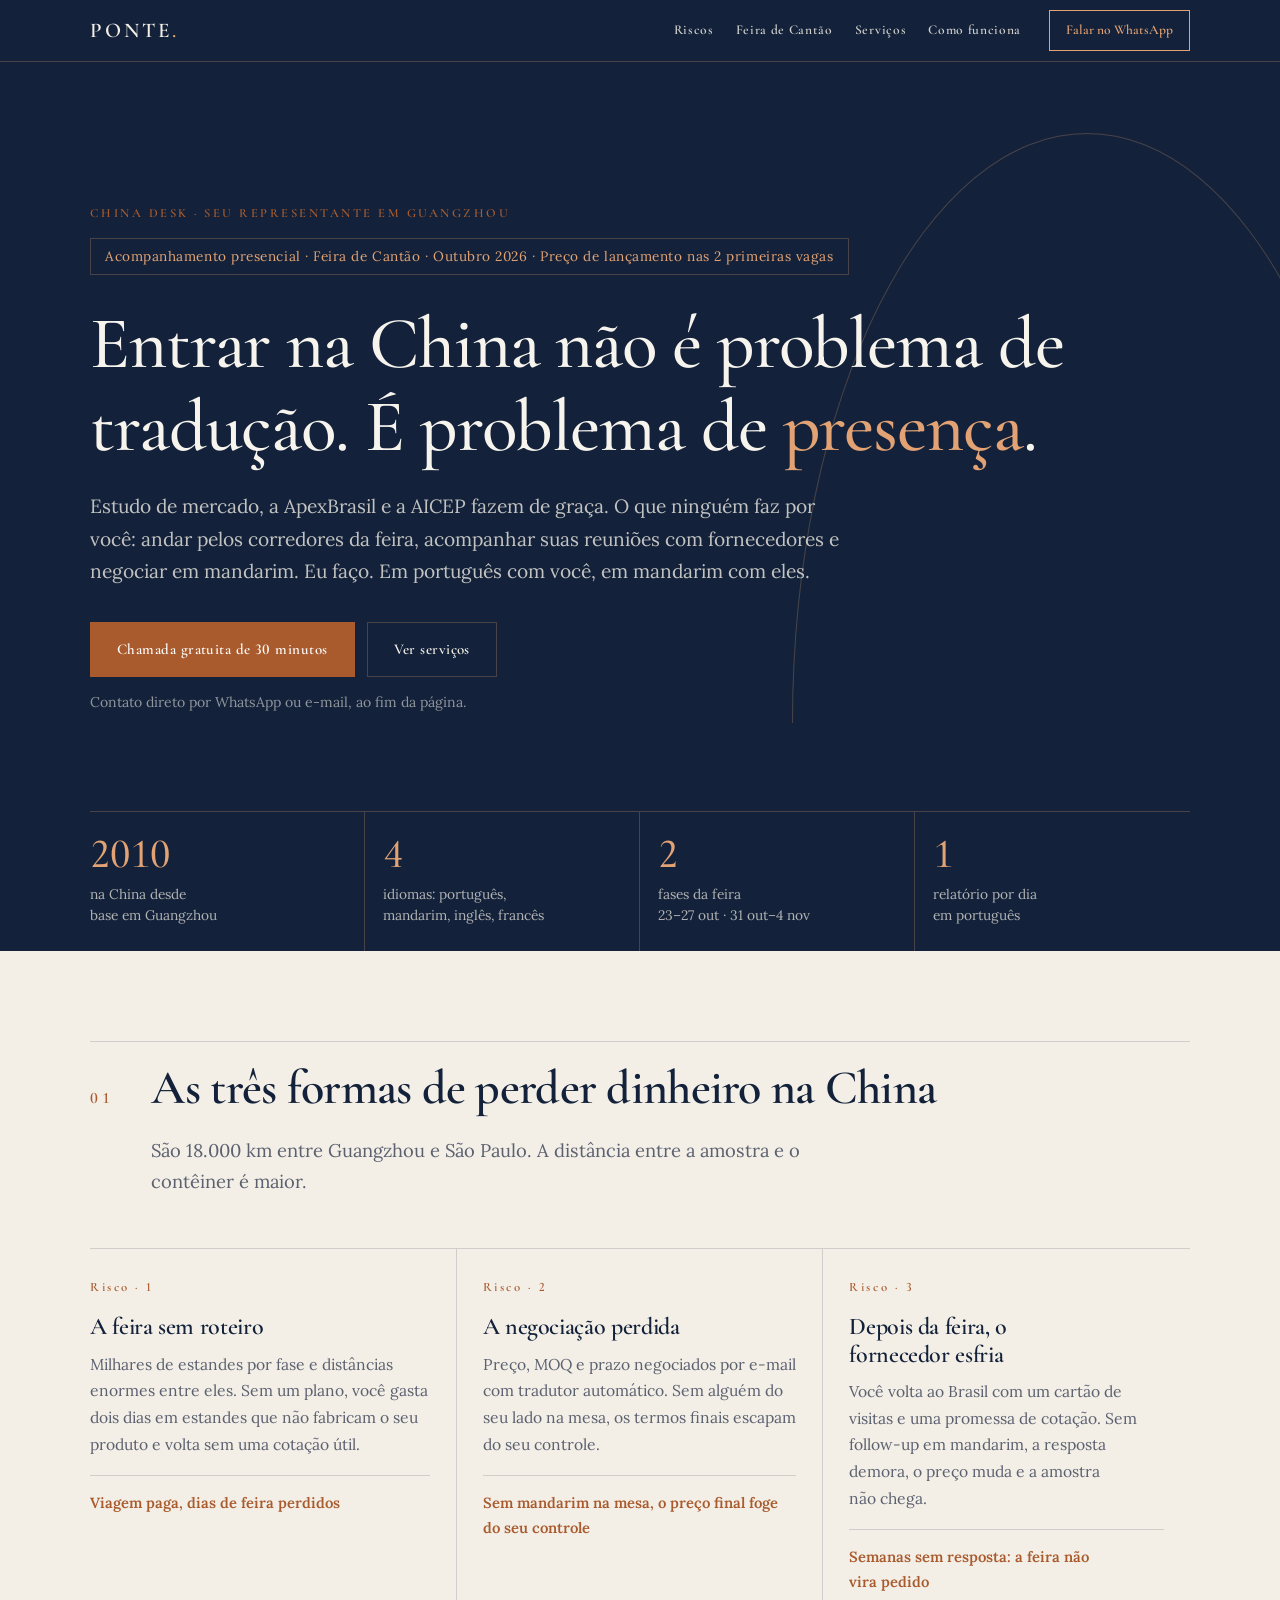
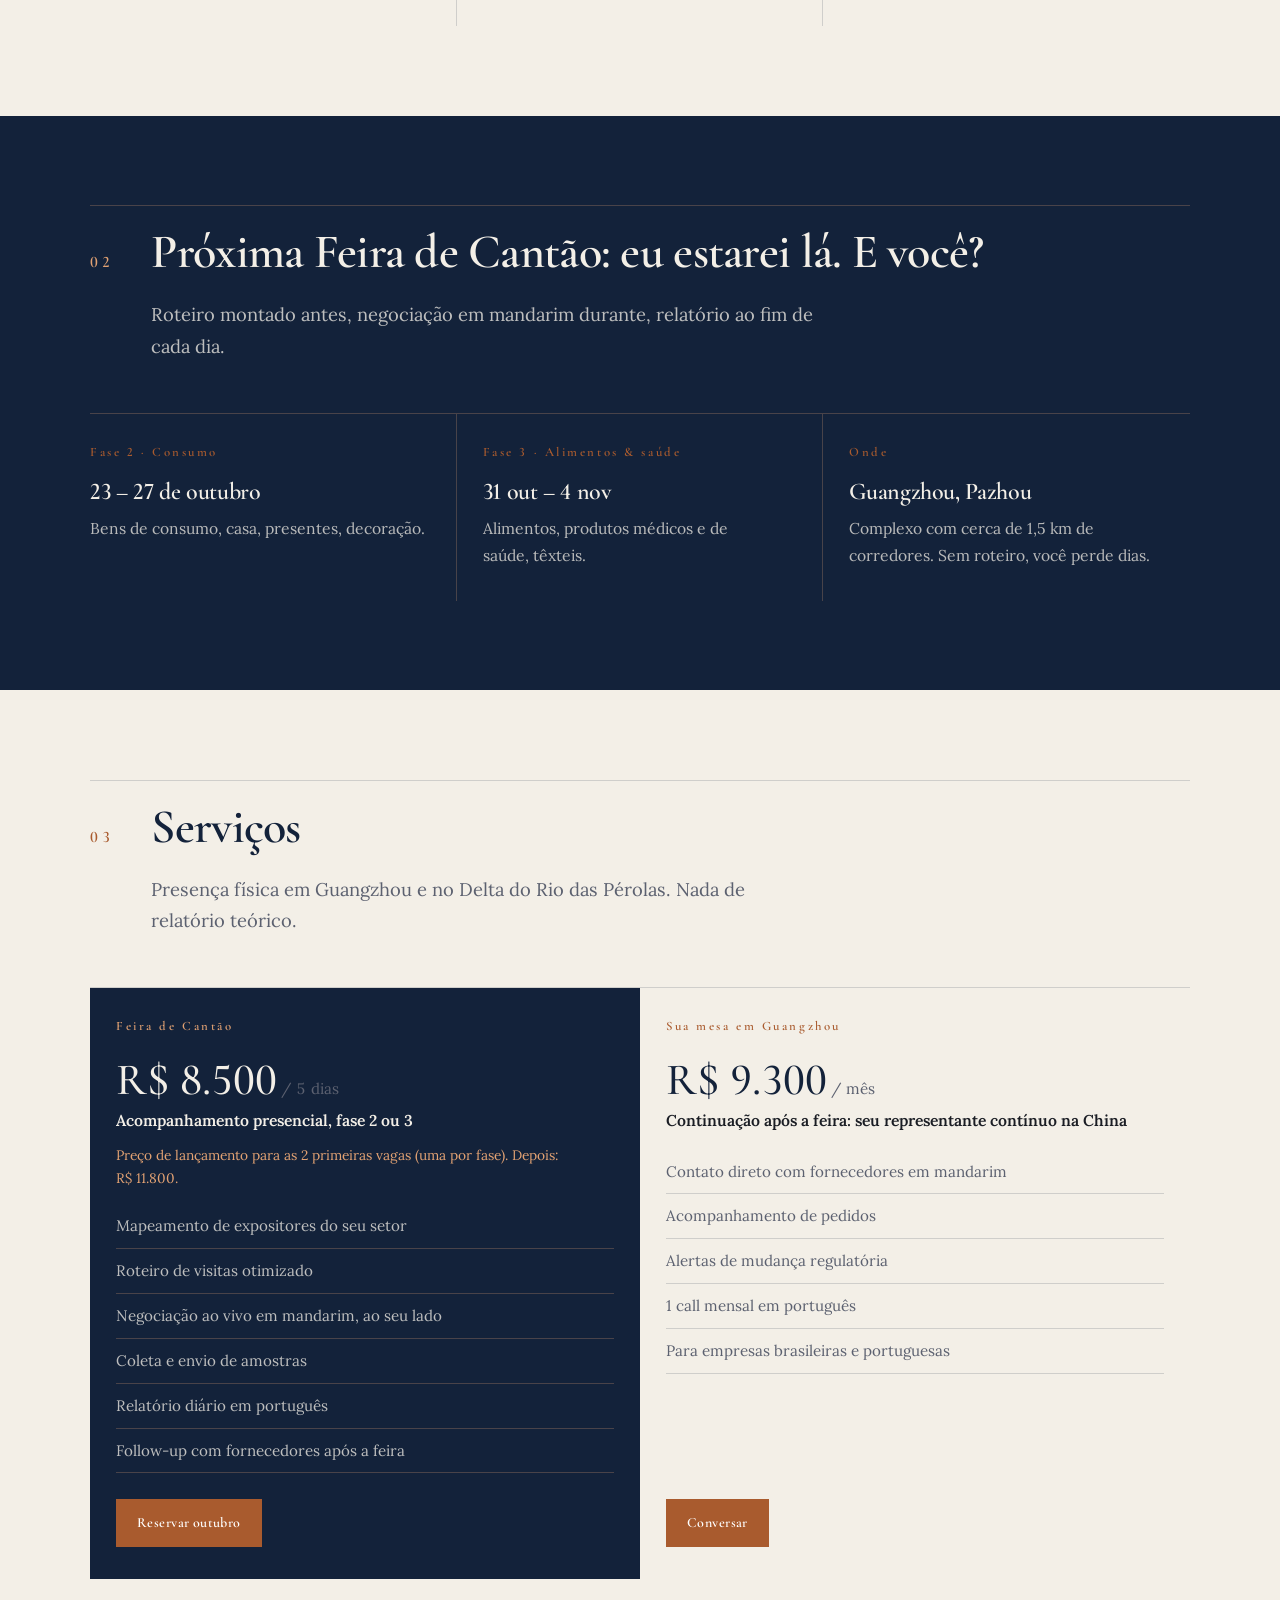
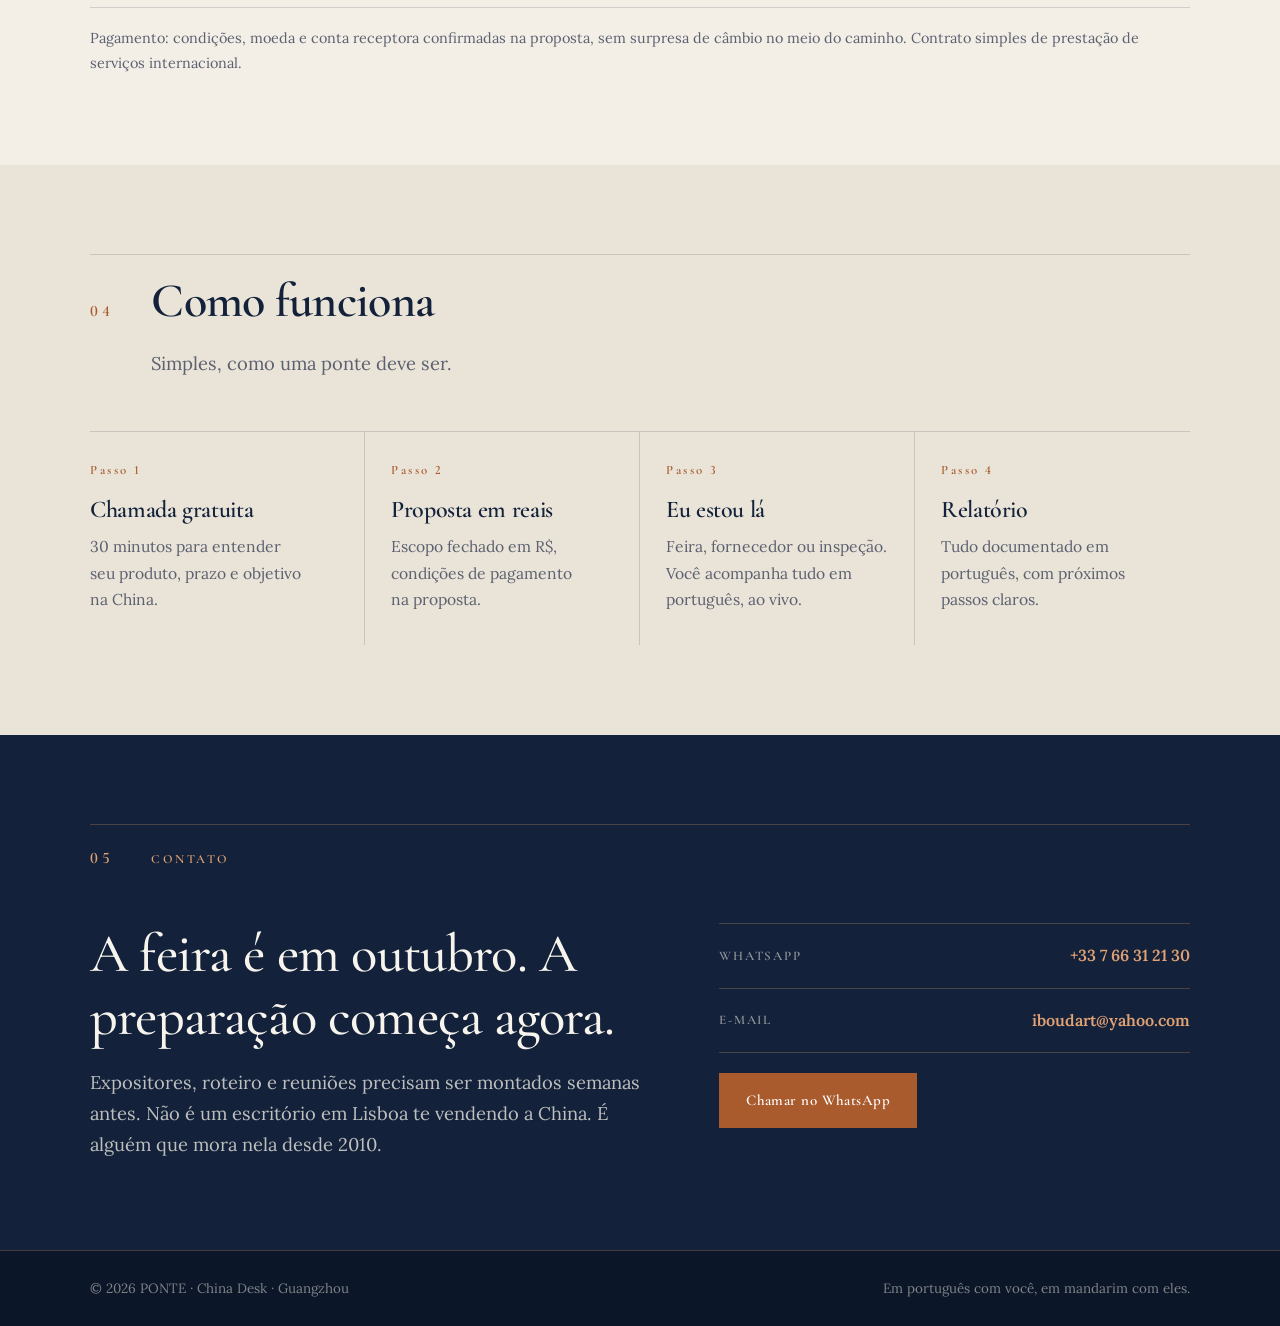
==== china-desk.html @ 7fa58e1a "Apply approved pricing: founding price, retainer 6,800, project from 15,000, China Desk launch price" ====
<!DOCTYPE html>
<html lang="pt-BR">
<head>
<meta charset="UTF-8">
<meta name="robots" content="noindex, nofollow">
<meta name="viewport" content="width=device-width, initial-scale=1.0">
<title>PONTE China Desk · Seu representante em Guangzhou</title>
<meta name="description" content="Estudo de mercado o governo faz de graça. Ninguém anda pelos corredores da Feira de Cantão por você nem negocia em mandarim. Eu faço: em português com você, em mandarim com eles.">
<link rel="stylesheet" href="ponte.css">
<script>document.documentElement.classList.add('js')</script>
</head>
<body>

<nav>
  <a class="brand" href="#top">PONTE<b>.</b></a>
  <div class="nav-links">
    <a href="#riscos">Riscos</a>
    <a href="#feira">Feira de Cantão</a>
    <a href="#servicos">Serviços</a>
    <a href="#como">Como funciona</a>
  </div>
  <a class="nav-cta" href="#contato">Falar no WhatsApp</a>
</nav>

<header class="hero" id="top">
  <div class="container">
    <span class="eyebrow">China Desk · Seu representante em Guangzhou</span>
    <span class="tag">Acompanhamento presencial · Feira de Cantão · Outubro 2026 · Preço de lançamento nas 2 primeiras vagas</span>
    <h1>Entrar na China não é problema de tradução. É problema de <em>presença</em>.</h1>
    <p class="hero-sub">Estudo de mercado, a ApexBrasil e a AICEP fazem de graça. O que ninguém faz por você: andar pelos corredores da feira, acompanhar suas reuniões com fornecedores e negociar em mandarim. Eu faço. Em português com você, em mandarim com eles.</p>
    <div class="hero-actions">
      <a class="btn" href="#contato">Chamada gratuita de 30 minutos</a>
      <a class="btn ghost" href="#servicos">Ver serviços</a>
    </div>
    <p class="hero-note">Contato direto por WhatsApp ou e-mail, ao fim da página.</p>

    <div class="ledger">
      <div><b>2010</b><span>na China desde<br>base em Guangzhou</span></div>
      <div><b>4</b><span>idiomas: português,<br>mandarim, inglês, francês</span></div>
      <div><b>2</b><span>fases da feira<br>23–27 out · 31 out–4 nov</span></div>
      <div><b>1</b><span>relatório por dia<br>em português</span></div>
    </div>
  </div>
</header>

<section class="section" id="riscos">
  <div class="container">
    <div class="sec-head reveal">
      <span class="sec-num">01</span>
      <div class="sh-body">
        <h2 class="sec-title">As três formas de perder dinheiro na China</h2>
        <p class="lede">São 18.000 km entre Guangzhou e São Paulo. A distância entre a amostra e o contêiner é maior.</p>
      </div>
    </div>
    <div class="grid3 reveal">
      <div class="cell">
        <span class="k">Risco · 1</span>
        <h3>A feira sem roteiro</h3>
        <p>Milhares de estandes por fase e distâncias enormes entre eles. Sem um plano, você gasta dois dias em estandes que não fabricam o seu produto e volta sem uma cotação útil.</p>
        <p class="cost">Viagem paga, dias de feira perdidos</p>
      </div>
      <div class="cell">
        <span class="k">Risco · 2</span>
        <h3>A negociação perdida</h3>
        <p>Preço, MOQ e prazo negociados por e-mail com tradutor automático. Sem alguém do seu lado na mesa, os termos finais escapam do seu controle.</p>
        <p class="cost">Sem mandarim na mesa, o preço final foge do seu controle</p>
      </div>
      <div class="cell">
        <span class="k">Risco · 3</span>
        <h3>Depois da feira, o fornecedor esfria</h3>
        <p>Você volta ao Brasil com um cartão de visitas e uma promessa de cotação. Sem follow-up em mandarim, a resposta demora, o preço muda e a amostra não chega.</p>
        <p class="cost">Semanas sem resposta: a feira não vira pedido</p>
      </div>
    </div>
  </div>
</section>

<section class="section on-dark" id="feira">
  <div class="container">
    <div class="sec-head reveal">
      <span class="sec-num">02</span>
      <div class="sh-body">
        <h2 class="sec-title">Próxima Feira de Cantão: eu estarei lá. E você?</h2>
        <p class="lede">Roteiro montado antes, negociação em mandarim durante, relatório ao fim de cada dia.</p>
      </div>
    </div>
    <div class="grid3 reveal">
      <div class="cell"><span class="k">Fase 2 · Consumo</span><h3>23 – 27 de outubro</h3><p>Bens de consumo, casa, presentes, decoração.</p></div>
      <div class="cell"><span class="k">Fase 3 · Alimentos &amp; saúde</span><h3>31 out – 4 nov</h3><p>Alimentos, produtos médicos e de saúde, têxteis.</p></div>
      <div class="cell"><span class="k">Onde</span><h3>Guangzhou, Pazhou</h3><p>Complexo com cerca de 1,5 km de corredores. Sem roteiro, você perde dias.</p></div>
    </div>
  </div>
</section>

<section class="section" id="servicos">
  <div class="container">
    <div class="sec-head reveal">
      <span class="sec-num">03</span>
      <div class="sh-body">
        <h2 class="sec-title">Serviços</h2>
        <p class="lede">Presença física em Guangzhou e no Delta do Rio das Pérolas. Nada de relatório teórico.</p>
      </div>
    </div>
    <div class="grid2 reveal">
      <div class="cell tier feature">
        <span class="k">Feira de Cantão</span>
        <div class="price">R$ 8.500<small>/ 5 dias</small></div>
        <p class="what">Acompanhamento presencial, fase 2 ou 3</p>
        <p class="launch">Preço de lançamento para as 2 primeiras vagas (uma por fase). Depois: R$ 11.800.</p>
        <ul>
          <li>Mapeamento de expositores do seu setor</li>
          <li>Roteiro de visitas otimizado</li>
          <li>Negociação ao vivo em mandarim, ao seu lado</li>
          <li>Coleta e envio de amostras</li>
          <li>Relatório diário em português</li>
          <li>Follow-up com fornecedores após a feira</li>
        </ul>
        <a class="btn" href="#contato">Reservar outubro</a>
      </div>
      <div class="cell tier">
        <span class="k">Sua mesa em Guangzhou</span>
        <div class="price">R$ 9.300<small>/ mês</small></div>
        <p class="what">Continuação após a feira: seu representante contínuo na China</p>
        <ul>
          <li>Contato direto com fornecedores em mandarim</li>
          <li>Acompanhamento de pedidos</li>
          <li>Alertas de mudança regulatória</li>
          <li>1 call mensal em português</li>
          <li>Para empresas brasileiras e portuguesas</li>
        </ul>
        <a class="btn" href="#contato">Conversar</a>
      </div>
    </div>
    <p class="paynote">Pagamento: condições, moeda e conta receptora confirmadas na proposta, sem surpresa de câmbio no meio do caminho. Contrato simples de prestação de serviços internacional.</p>
  </div>
</section>

<section class="section alt" id="como">
  <div class="container">
    <div class="sec-head reveal">
      <span class="sec-num">04</span>
      <div class="sh-body">
        <h2 class="sec-title">Como funciona</h2>
        <p class="lede">Simples, como uma ponte deve ser.</p>
      </div>
    </div>
    <div class="grid4 reveal">
      <div class="cell"><span class="k">Passo 1</span><h3>Chamada gratuita</h3><p>30 minutos para entender seu produto, prazo e objetivo na China.</p></div>
      <div class="cell"><span class="k">Passo 2</span><h3>Proposta em reais</h3><p>Escopo fechado em R$, condições de pagamento na proposta.</p></div>
      <div class="cell"><span class="k">Passo 3</span><h3>Eu estou lá</h3><p>Feira, fornecedor ou inspeção. Você acompanha tudo em português, ao vivo.</p></div>
      <div class="cell"><span class="k">Passo 4</span><h3>Relatório</h3><p>Tudo documentado em português, com próximos passos claros.</p></div>
    </div>
  </div>
</section>

<section class="section on-dark" id="contato">
  <div class="container">
    <div class="sec-head reveal">
      <span class="sec-num">05</span>
      <div class="sh-body"><span class="eyebrow" style="margin:0">Contato</span></div>
    </div>
    <div class="contact reveal">
      <div>
        <h2>A feira é em outubro. A preparação começa agora.</h2>
        <p class="lede">Expositores, roteiro e reuniões precisam ser montados semanas antes. Não é um escritório em Lisboa te vendendo a China. É alguém que mora nela desde 2010.</p>
      </div>
      <div>
        <div class="cards">
          <div class="row"><span>WhatsApp</span><b><a href="https://wa.me/33766312130" target="_blank" rel="noopener">+33 7 66 31 21 30</a></b></div>
          <div class="row"><span>E-mail</span><b><a href="mailto:iboudart@yahoo.com">iboudart@yahoo.com</a></b></div>
        </div>
        <a class="btn" href="https://wa.me/33766312130" target="_blank" rel="noopener" style="margin-top:20px;display:inline-block">Chamar no WhatsApp</a>
      </div>
    </div>
  </div>
</section>

<footer><div class="container"><span>© 2026 PONTE · China Desk · Guangzhou</span><span>Em português com você, em mandarim com eles.</span></div></footer>

<script>
(function(){
  var els=document.querySelectorAll('.reveal');
  if(!('IntersectionObserver' in window)){els.forEach(function(e){e.classList.add('in')});return}
  var io=new IntersectionObserver(function(es){es.forEach(function(e){if(e.isIntersecting){e.target.classList.add('in');io.unobserve(e.target)}})},{rootMargin:'0px 0px -8% 0px'});
  els.forEach(function(e){io.observe(e)});
})();
</script>
</body>
</html>
---- ponte.css ----
/* ============================================================
   PONTE — design system v2
   Same language as the Roots Football Academy site: modernist,
   flat surfaces, ruled lines, no rounded corners, flush-left,
   numbered sections, ONE accent colour.
   Own palette (navy + copper) so PONTE reads as a separate business.
   Fonts are self-hosted: Google Fonts is blocked in mainland China.
   Chinese falls back to system serifs (Songti / Source Han / SimSun).
   ============================================================ */

@font-face{font-family:'Cormorant Garamond';font-style:normal;font-weight:500;font-display:swap;src:url('fonts/cormorant-garamond-latin-500-normal.woff2') format('woff2')}
@font-face{font-family:'Cormorant Garamond';font-style:normal;font-weight:600;font-display:swap;src:url('fonts/cormorant-garamond-latin-600-normal.woff2') format('woff2')}
@font-face{font-family:'Cormorant Garamond';font-style:italic;font-weight:500;font-display:swap;src:url('fonts/cormorant-garamond-latin-500-italic.woff2') format('woff2')}
@font-face{font-family:'Lora';font-style:normal;font-weight:400;font-display:swap;src:url('fonts/lora-latin-400-normal.woff2') format('woff2')}
@font-face{font-family:'Lora';font-style:normal;font-weight:600;font-display:swap;src:url('fonts/lora-latin-600-normal.woff2') format('woff2')}

:root{
  --navy:#13223A; --navy2:#0B1628;
  --copper:#A95B2E;            /* accent on light ground */
  --copper-lt:#E2A273;         /* accent on navy */
  --paper:#F3EFE7; --paper2:#EAE4D8;
  --ink:#1A1D24; --grey:#5C6170; --white:#FFFFFF;
  --line:rgba(19,34,58,.16);
  --line-dark:rgba(226,162,115,.26);
  --serif-d:'Cormorant Garamond','Songti SC','STSong','Source Han Serif SC','Noto Serif SC','SimSun',Georgia,serif;
  --serif-b:'Lora','Songti SC','STSong','Source Han Serif SC','Noto Serif SC','SimSun',Georgia,serif;
  --pad:clamp(56px,7vw,104px);
  --gut:clamp(16px,5vw,40px);
}
*{margin:0;padding:0;box-sizing:border-box}
html{-webkit-text-size-adjust:100%}
body{font-variant-numeric:lining-nums;font-family:var(--serif-b);color:var(--ink);background:var(--paper);line-height:1.7;
  font-size:16px;overflow-x:hidden;text-wrap:pretty;-webkit-font-smoothing:antialiased}
:lang(zh) body,body:lang(zh){letter-spacing:.01em;line-height:1.85}
h1,h2,h3,h4{font-variant-numeric:lining-nums;font-family:var(--serif-d);font-weight:600;letter-spacing:-.015em;line-height:1.14}
a{color:inherit;text-decoration:none}
img{max-width:100%;display:block}
::selection{background:var(--copper-lt);color:var(--navy2)}
.container{max-width:1180px;margin:0 auto;padding:0 var(--gut)}
.section{padding:var(--pad) 0}
.on-dark{background:var(--navy);color:var(--paper)}
.alt{background:var(--paper2)}

/* ---------- type ---------- */
.eyebrow{display:block;font-family:var(--serif-d);font-weight:600;font-size:.78rem;letter-spacing:.2em;
  text-transform:uppercase;color:var(--copper);margin-bottom:14px}
.on-dark .eyebrow{color:var(--copper-lt)}
.sec-head{display:flex;gap:clamp(16px,3vw,44px);align-items:baseline;border-top:1px solid var(--line);
  padding-top:20px;margin-bottom:clamp(30px,4vw,52px)}
.on-dark .sec-head{border-color:var(--line-dark)}
.sec-num{font-family:var(--serif-d);font-size:1rem;font-weight:600;letter-spacing:.22em;color:var(--copper);
  font-variant-numeric:lining-nums tabular-nums;flex-shrink:0}
.on-dark .sec-num{color:var(--copper-lt)}
.sh-body{flex:1;min-width:0}
.sec-title{font-size:clamp(1.75rem,3.9vw,3rem);line-height:1.12;color:var(--navy);margin-bottom:.4em}
body:lang(zh) .sec-title{line-height:1.3;letter-spacing:0}
.on-dark .sec-title{color:var(--paper)}
.lede{font-size:clamp(1rem,1.5vw,1.15rem);color:var(--grey);max-width:62ch}
.on-dark .lede{color:rgba(243,239,231,.76)}

/* ---------- nav ---------- */
nav{position:sticky;top:0;z-index:100;height:62px;display:flex;align-items:center;gap:28px;
  padding:0 max(var(--gut),calc((100% - 1180px)/2 + var(--gut)));background:var(--navy);
  border-bottom:1px solid var(--line-dark);color:rgba(243,239,231,.86)}
.brand{font-family:var(--serif-d);font-weight:600;font-size:21px;letter-spacing:.14em;color:var(--paper)}
.brand b{color:var(--copper-lt);font-weight:600}
.nav-links{display:flex;gap:22px;margin-left:auto;font-family:var(--serif-d);font-weight:600;font-size:13.5px;
  letter-spacing:.05em;white-space:nowrap}
.nav-links a:hover{color:var(--copper-lt)}
.nav-cta{color:var(--copper-lt);border:1px solid var(--copper-lt);padding:8px 16px;font-family:var(--serif-d);
  font-weight:600;font-size:13.5px;white-space:nowrap;transition:background .18s}
.nav-cta:hover{background:rgba(226,162,115,.14)}
.nav-lang{font-family:var(--serif-d);font-weight:600;font-size:13.5px;letter-spacing:.08em;color:rgba(243,239,231,.8);border:1px solid var(--line-dark);padding:8px 12px}
.nav-lang:hover{color:var(--copper-lt)}
@media(max-width:820px){.nav-links{display:none}.nav-lang,.nav-links+.nav-cta{margin-left:auto}.nav-cta{padding:8px 12px}}

/* ---------- hero ---------- */
.hero{background:var(--navy);color:var(--paper);position:relative;overflow:hidden;
  padding:clamp(72px,11vw,150px) 0 0}
.hero::after{content:"";position:absolute;right:-8vw;top:8%;width:46vw;height:46vw;max-width:620px;max-height:620px;
  border:1px solid var(--line-dark);border-radius:50% 50% 0 0/100% 100% 0 0;border-bottom:none;pointer-events:none}
.hero .container{position:relative;z-index:1}
.hero .tag{display:inline-block;border:1px solid var(--line-dark);color:var(--copper-lt);font-size:.85rem;
  padding:6px 14px;margin-bottom:28px;letter-spacing:.04em}
.hero h1{font-weight:500;font-size:clamp(2.1rem,6.4vw,4.6rem);line-height:1.12;max-width:14em;color:#F7F4EE}
body:lang(zh) .hero h1{line-height:1.3;letter-spacing:.01em}
.hero h1 em{font-style:normal;color:var(--copper-lt)}
.hero-sub{margin-top:22px;max-width:40em;font-size:clamp(1rem,1.6vw,1.2rem);color:rgba(243,239,231,.78)}
.hero-actions{display:flex;gap:12px;flex-wrap:wrap;margin-top:34px}
.btn{display:inline-flex;align-items:center;justify-content:center;gap:8px;font-family:var(--serif-d);
  font-weight:600;font-size:15px;letter-spacing:.03em;padding:14px 26px;border:1px solid var(--copper);
  background:var(--copper);color:#fff;transition:background .18s,color .18s;cursor:pointer}
.btn:hover{background:transparent;color:var(--copper)}
.on-dark .btn:hover,.hero .btn:hover{color:var(--copper-lt)}
.btn.ghost{background:transparent;color:var(--paper);border-color:var(--line-dark)}
.btn.ghost:hover{border-color:var(--copper-lt);color:var(--copper-lt)}
.hero-note{margin-top:14px;font-size:.88rem;color:rgba(243,239,231,.56)}

/* ledger: the credentials strip under the hero, as on the Roots site */
.ledger{display:grid;grid-template-columns:repeat(4,1fr);margin-top:clamp(56px,8vw,96px);
  border-top:1px solid var(--line-dark)}
.ledger div{padding:22px 18px 26px 0;border-right:1px solid var(--line-dark)}
.ledger div+div{padding-left:18px}
.ledger div:last-child{border-right:none}
.ledger b{display:block;font-family:var(--serif-d);font-weight:500;font-size:clamp(1.8rem,3.4vw,2.6rem);
  line-height:1;color:var(--copper-lt);font-variant-numeric:lining-nums tabular-nums}
.ledger span{display:block;margin-top:8px;font-size:.86rem;color:rgba(243,239,231,.7);line-height:1.5}
@media(max-width:720px){.ledger{grid-template-columns:1fr 1fr}
  .ledger div:nth-child(2){border-right:none}
  .ledger div:nth-child(3){padding-left:0}
  .ledger div:nth-child(n+3){border-top:1px solid var(--line-dark)}}

/* ---------- ruled grids ---------- */
.grid3{display:grid;grid-template-columns:repeat(3,1fr);border-top:1px solid var(--line)}
.grid2{display:grid;grid-template-columns:repeat(2,1fr);border-top:1px solid var(--line)}
.grid4{display:grid;grid-template-columns:repeat(4,1fr);border-top:1px solid var(--line)}
.cell{padding:28px 26px 32px 0;border-right:1px solid var(--line)}
.cell+.cell{padding-left:26px}
.cell:last-child{border-right:none}
.on-dark .grid3,.on-dark .grid4{border-color:var(--line-dark)}
.on-dark .cell{border-color:var(--line-dark)}
.cell .k{font-family:var(--serif-d);font-weight:600;font-size:.8rem;letter-spacing:.2em;color:var(--copper);display:block;margin-bottom:14px}
.cell h3{font-size:1.5rem;color:var(--navy);margin-bottom:10px}
body:lang(zh) .cell h3{font-size:1.3rem;line-height:1.4}
.on-dark .cell h3{color:var(--paper)}
.cell p{color:var(--grey);font-size:.98rem}
.on-dark .cell p{color:rgba(243,239,231,.74)}
.cell .cost{margin-top:18px;padding-top:14px;border-top:1px solid var(--line);font-size:.92rem;color:var(--copper);font-weight:600}
@media(max-width:900px){.grid4{grid-template-columns:1fr 1fr}
  .grid4 .cell:nth-child(2){border-right:none}
  .grid4 .cell:nth-child(3){padding-left:0}
  .grid4 .cell:nth-child(n+3){border-top:1px solid var(--line)}}
@media(max-width:720px){.grid2,.grid3,.grid4{grid-template-columns:1fr}
  .cell,.cell+.cell,.grid4 .cell:nth-child(3){padding:24px 0 26px;border-right:none}
  .cell+.cell,.grid4 .cell:nth-child(n+2){border-top:1px solid var(--line)}
  .on-dark .cell+.cell{border-color:var(--line-dark)}}

/* ---------- founder ---------- */
.founder{display:grid;grid-template-columns:minmax(220px,340px) 1fr;gap:clamp(28px,5vw,72px);align-items:start}
.photo-slot{aspect-ratio:4/5;border:1px dashed var(--copper);display:flex;align-items:center;justify-content:center;
  text-align:center;padding:20px;color:var(--grey);font-size:.9rem;background:rgba(169,91,46,.05)}
.founder p{margin-bottom:1.1em;max-width:60ch}
.founder p.big{font-family:var(--serif-d);font-size:clamp(1.3rem,2.2vw,1.7rem);line-height:1.45;color:var(--navy)}
body:lang(zh) .founder p.big{font-family:var(--serif-b);font-size:clamp(1.1rem,1.8vw,1.35rem);line-height:1.8}
.facts{list-style:none;border-top:1px solid var(--line);margin-top:26px}
.facts li{padding:13px 0;border-bottom:1px solid var(--line);display:flex;gap:16px;font-size:.96rem}
.facts li::before{content:"";width:18px;height:1px;background:var(--copper);margin-top:.9em;flex-shrink:0}
@media(max-width:760px){.founder{grid-template-columns:1fr}.photo-slot{max-width:280px}}

/* ---------- pricing ---------- */
.tier{display:flex;flex-direction:column}
.tier .price{font-family:var(--serif-d);font-weight:500;font-size:clamp(2rem,3.6vw,2.8rem);line-height:1;color:var(--navy);
  font-variant-numeric:lining-nums tabular-nums;margin:6px 0 4px}
.tier .price small{font-size:.95rem;color:var(--grey);font-family:var(--serif-b);font-weight:400;margin-left:4px}
.tier .what{font-weight:600;color:var(--ink);margin-bottom:16px}
.tier ul{list-style:none;margin-bottom:26px;flex:1}
.tier li{padding:9px 0;border-bottom:1px solid var(--line);font-size:.95rem;color:var(--grey)}
.tier .launch{font-size:.86rem;color:var(--copper-lt);margin:-6px 0 14px}
.tier .btn{align-self:flex-start;padding:11px 20px;font-size:14px}
.tier.feature{background:var(--navy);color:var(--paper);padding-left:26px;padding-right:26px;border-right:none}
.tier.feature .price,.tier.feature .what{color:var(--paper)}
.tier.feature li{color:rgba(243,239,231,.76);border-color:var(--line-dark)}
.tier.feature .k{color:var(--copper-lt)}
@media(max-width:720px){.tier.feature{padding:26px 20px}}
.paynote{margin-top:28px;padding-top:18px;border-top:1px solid var(--line);font-size:.9rem;color:var(--grey)}

/* ---------- FAQ ---------- */
.faq{border-top:1px solid var(--line);max-width:860px}
.faq details{border-bottom:1px solid var(--line)}
.faq summary{list-style:none;cursor:pointer;padding:20px 40px 20px 0;position:relative;font-weight:600;color:var(--navy);font-size:1.05rem}
.faq summary::-webkit-details-marker{display:none}
.faq summary::after{content:"+";position:absolute;right:4px;top:14px;font-family:var(--serif-d);font-size:1.7rem;color:var(--copper);transition:transform .2s}
.faq details[open] summary::after{transform:rotate(45deg)}
.faq details p{padding:0 0 22px;color:var(--grey);max-width:66ch}

/* ---------- contact ---------- */
.contact{display:grid;grid-template-columns:1.2fr 1fr;gap:clamp(28px,5vw,72px);align-items:start}
.contact h2{font-weight:500;font-size:clamp(2rem,4.6vw,3.4rem);line-height:1.15;color:#F7F4EE}
body:lang(zh) .contact h2{line-height:1.35}
.contact .lede{margin-top:18px}
.cards{border-top:1px solid var(--line-dark)}
.cards .row{display:flex;justify-content:space-between;align-items:center;gap:16px;padding:18px 0;border-bottom:1px solid var(--line-dark)}
.cards .row span{font-size:.82rem;letter-spacing:.14em;text-transform:uppercase;color:rgba(243,239,231,.56);font-family:var(--serif-d);font-weight:600}
.cards .row b{font-weight:600;color:var(--copper-lt);word-break:break-all;text-align:right}
.qr-img{margin-top:24px;width:150px;height:150px;background:#fff;padding:6px;object-fit:contain}
.cards .row b a{color:var(--copper-lt)}
.qr-slot{margin-top:24px;width:150px;aspect-ratio:1;border:1px dashed var(--copper-lt);display:flex;align-items:center;
  justify-content:center;text-align:center;font-size:.82rem;color:rgba(243,239,231,.6);padding:12px}
.todo{outline:1px dashed var(--copper-lt);outline-offset:3px}
@media(max-width:820px){.contact{grid-template-columns:1fr}}

footer{background:var(--navy2);color:rgba(243,239,231,.5);font-size:.84rem;padding:26px 0;border-top:1px solid var(--line-dark)}
footer .container{display:flex;justify-content:space-between;gap:16px;flex-wrap:wrap}

/* ---------- motion ---------- */
.js .reveal{opacity:0;transform:translateY(14px);transition:opacity .7s ease,transform .7s ease}
.js .reveal.in{opacity:1;transform:none}
@media(prefers-reduced-motion:reduce){html{scroll-behavior:auto}.js .reveal{opacity:1;transform:none;transition:none}}
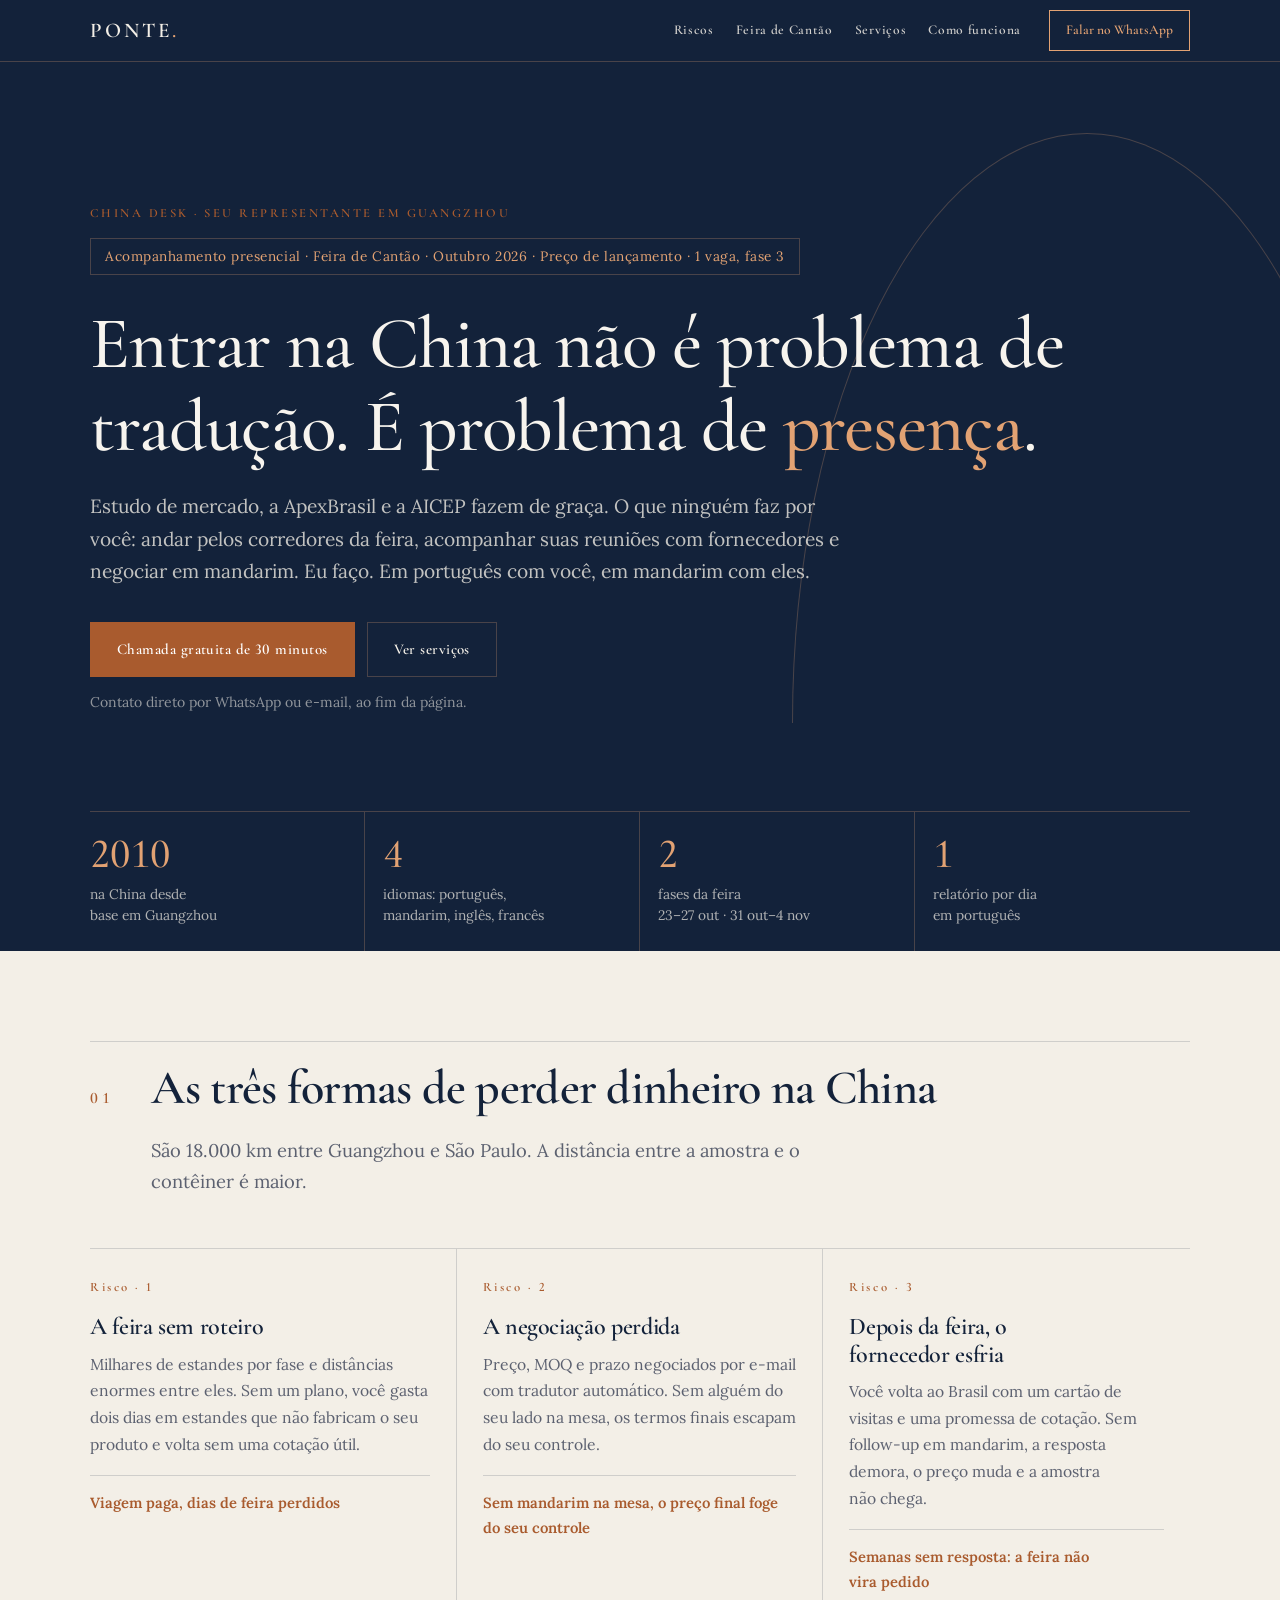
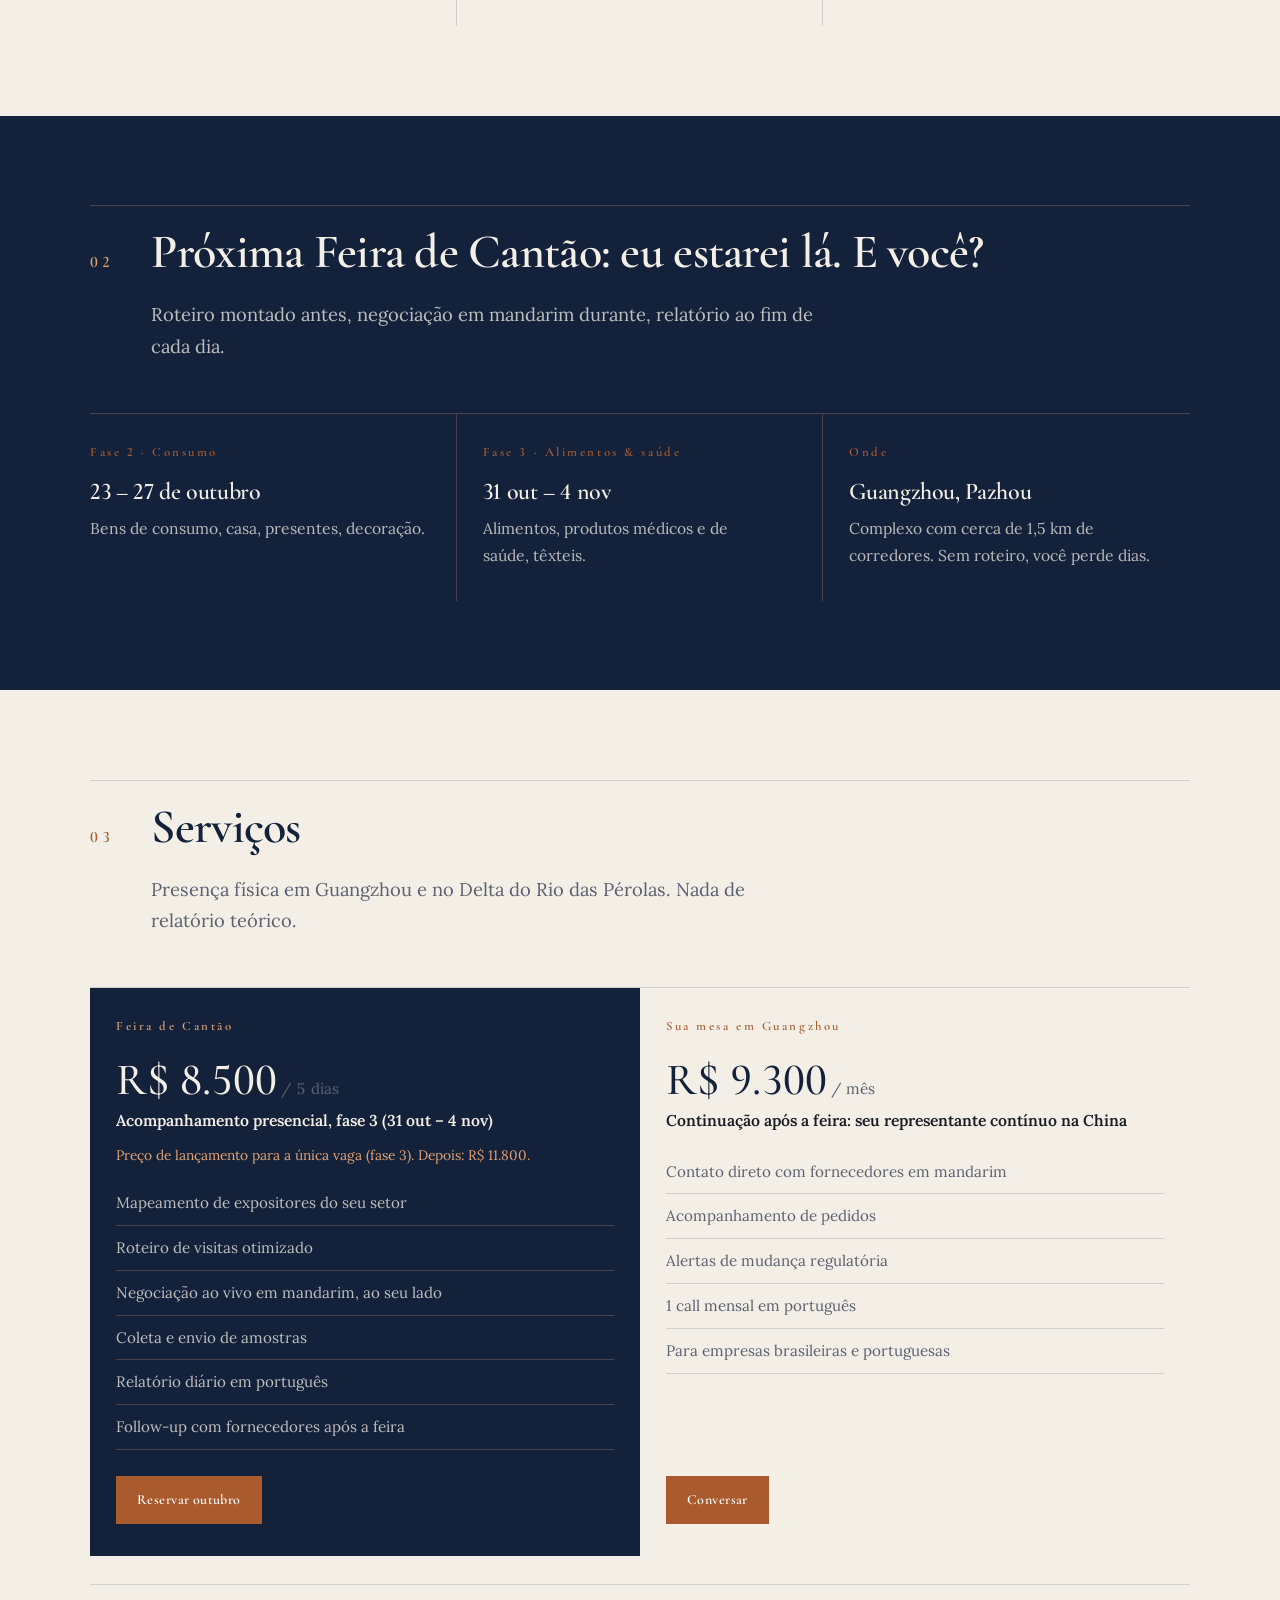
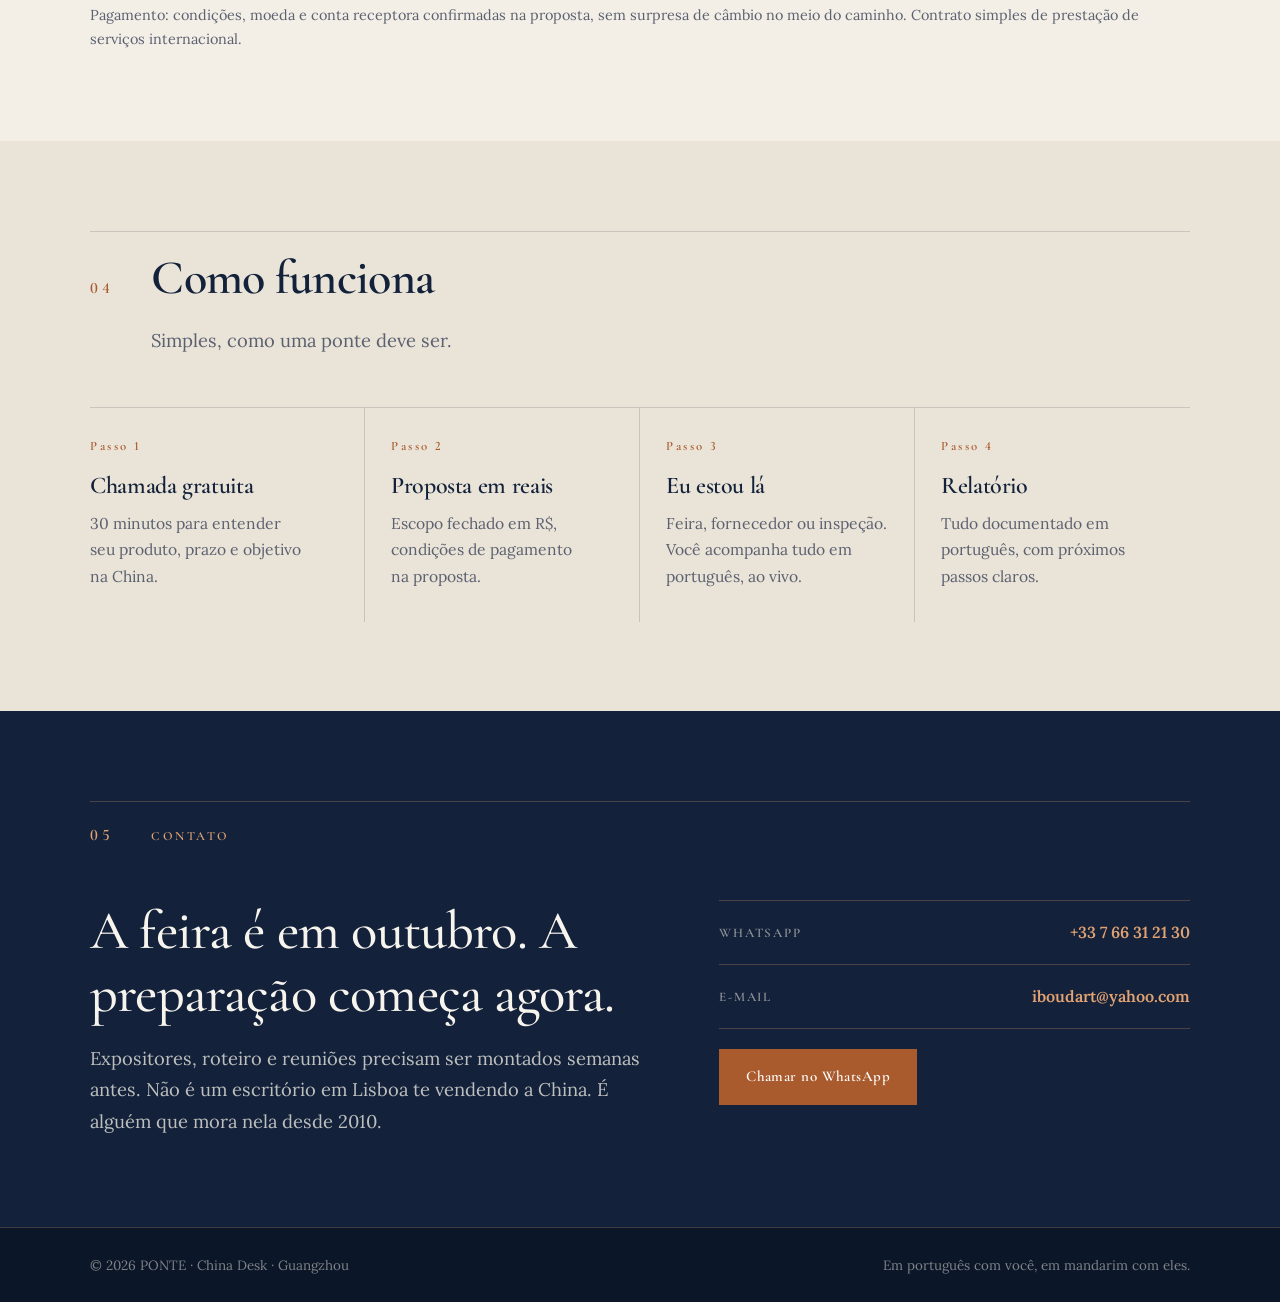
==== commit 066ea16e: "China Desk: one launch spot (phase 3) instead of two Co-Authored-By: Claude Sonnet 5.5 <noreply@anth" ====
--- a/china-desk.html
+++ b/china-desk.html
@@ -25,7 +25,7 @@
 <header class="hero" id="top">
   <div class="container">
     <span class="eyebrow">China Desk · Seu representante em Guangzhou</span>
-    <span class="tag">Acompanhamento presencial · Feira de Cantão · Outubro 2026 · Preço de lançamento nas 2 primeiras vagas</span>
+    <span class="tag">Acompanhamento presencial · Feira de Cantão · Outubro 2026 · Preço de lançamento · 1 vaga, fase 3</span>
     <h1>Entrar na China não é problema de tradução. É problema de <em>presença</em>.</h1>
     <p class="hero-sub">Estudo de mercado, a ApexBrasil e a AICEP fazem de graça. O que ninguém faz por você: andar pelos corredores da feira, acompanhar suas reuniões com fornecedores e negociar em mandarim. Eu faço. Em português com você, em mandarim com eles.</p>
     <div class="hero-actions">
@@ -105,8 +105,8 @@
       <div class="cell tier feature">
         <span class="k">Feira de Cantão</span>
         <div class="price">R$ 8.500<small>/ 5 dias</small></div>
-        <p class="what">Acompanhamento presencial, fase 2 ou 3</p>
-        <p class="launch">Preço de lançamento para as 2 primeiras vagas (uma por fase). Depois: R$ 11.800.</p>
+        <p class="what">Acompanhamento presencial, fase 3 (31 out – 4 nov)</p>
+        <p class="launch">Preço de lançamento para a única vaga (fase 3). Depois: R$ 11.800.</p>
         <ul>
           <li>Mapeamento de expositores do seu setor</li>
           <li>Roteiro de visitas otimizado</li>
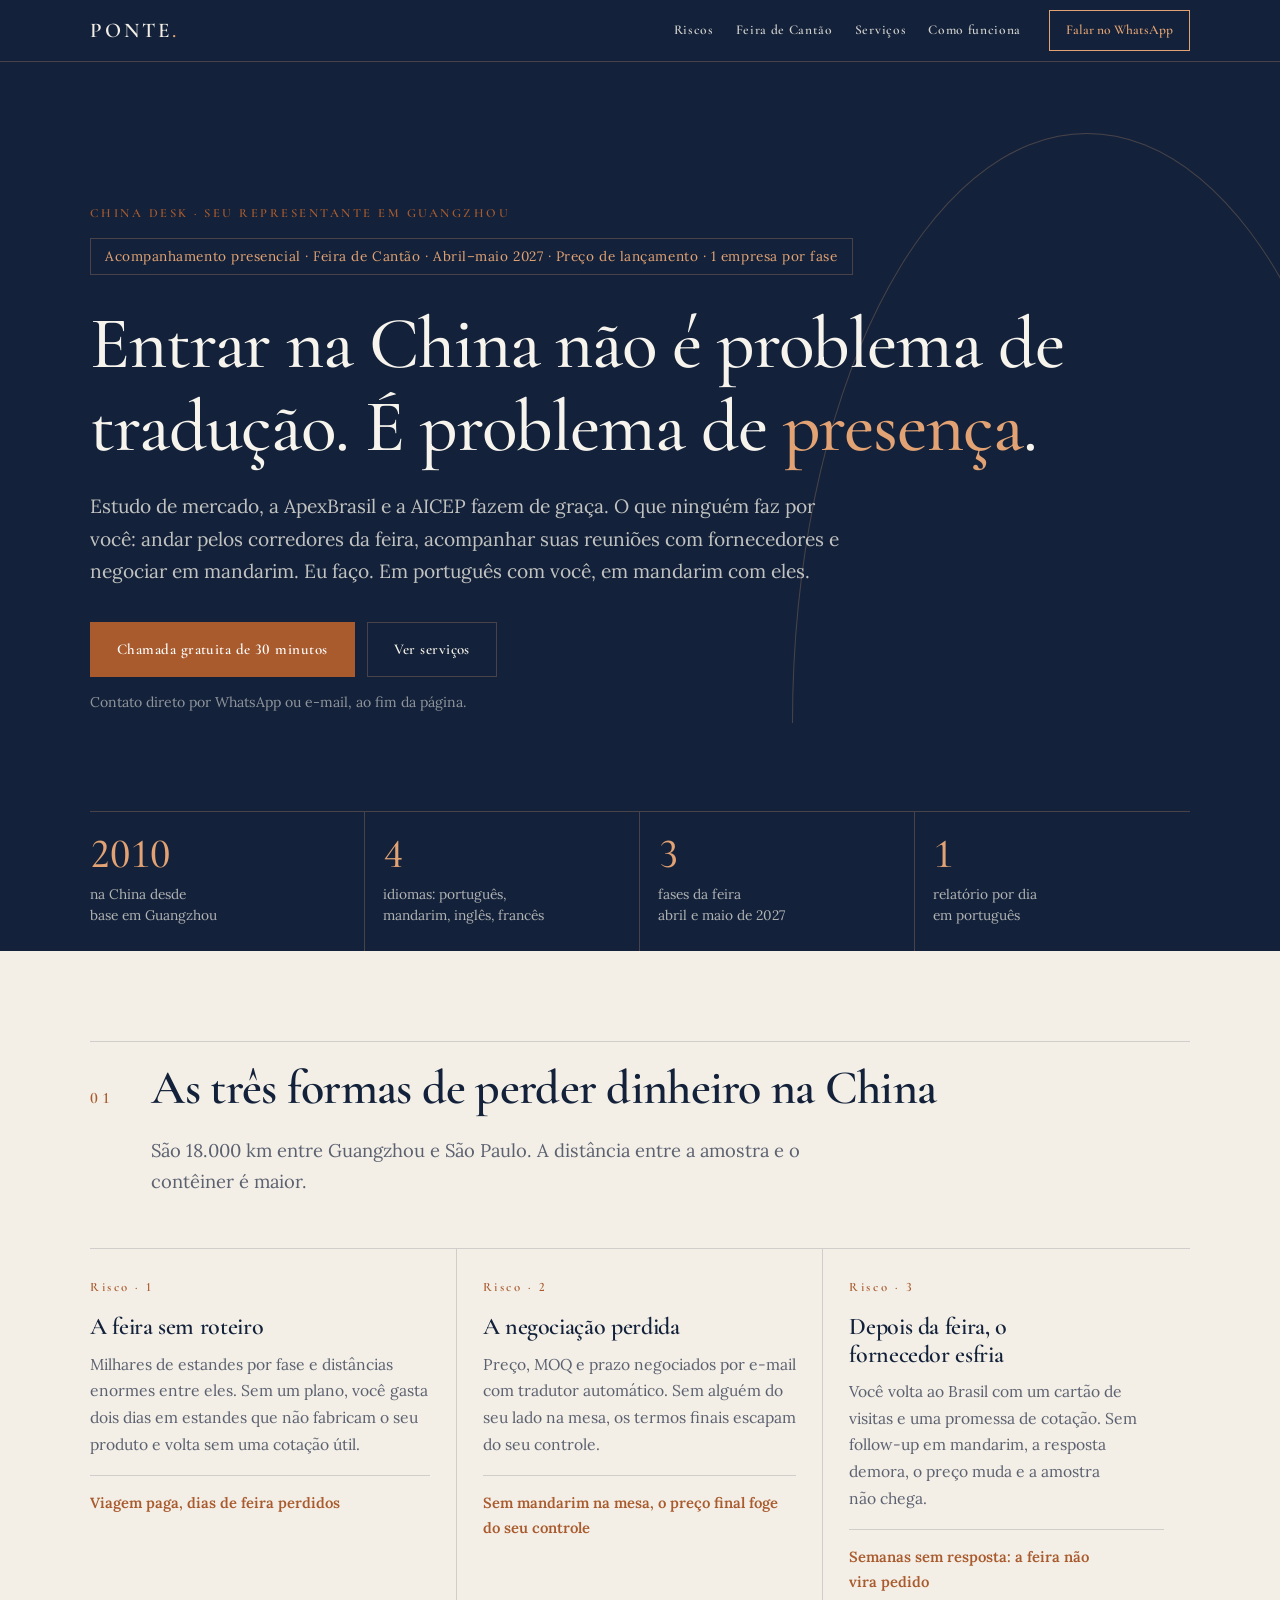
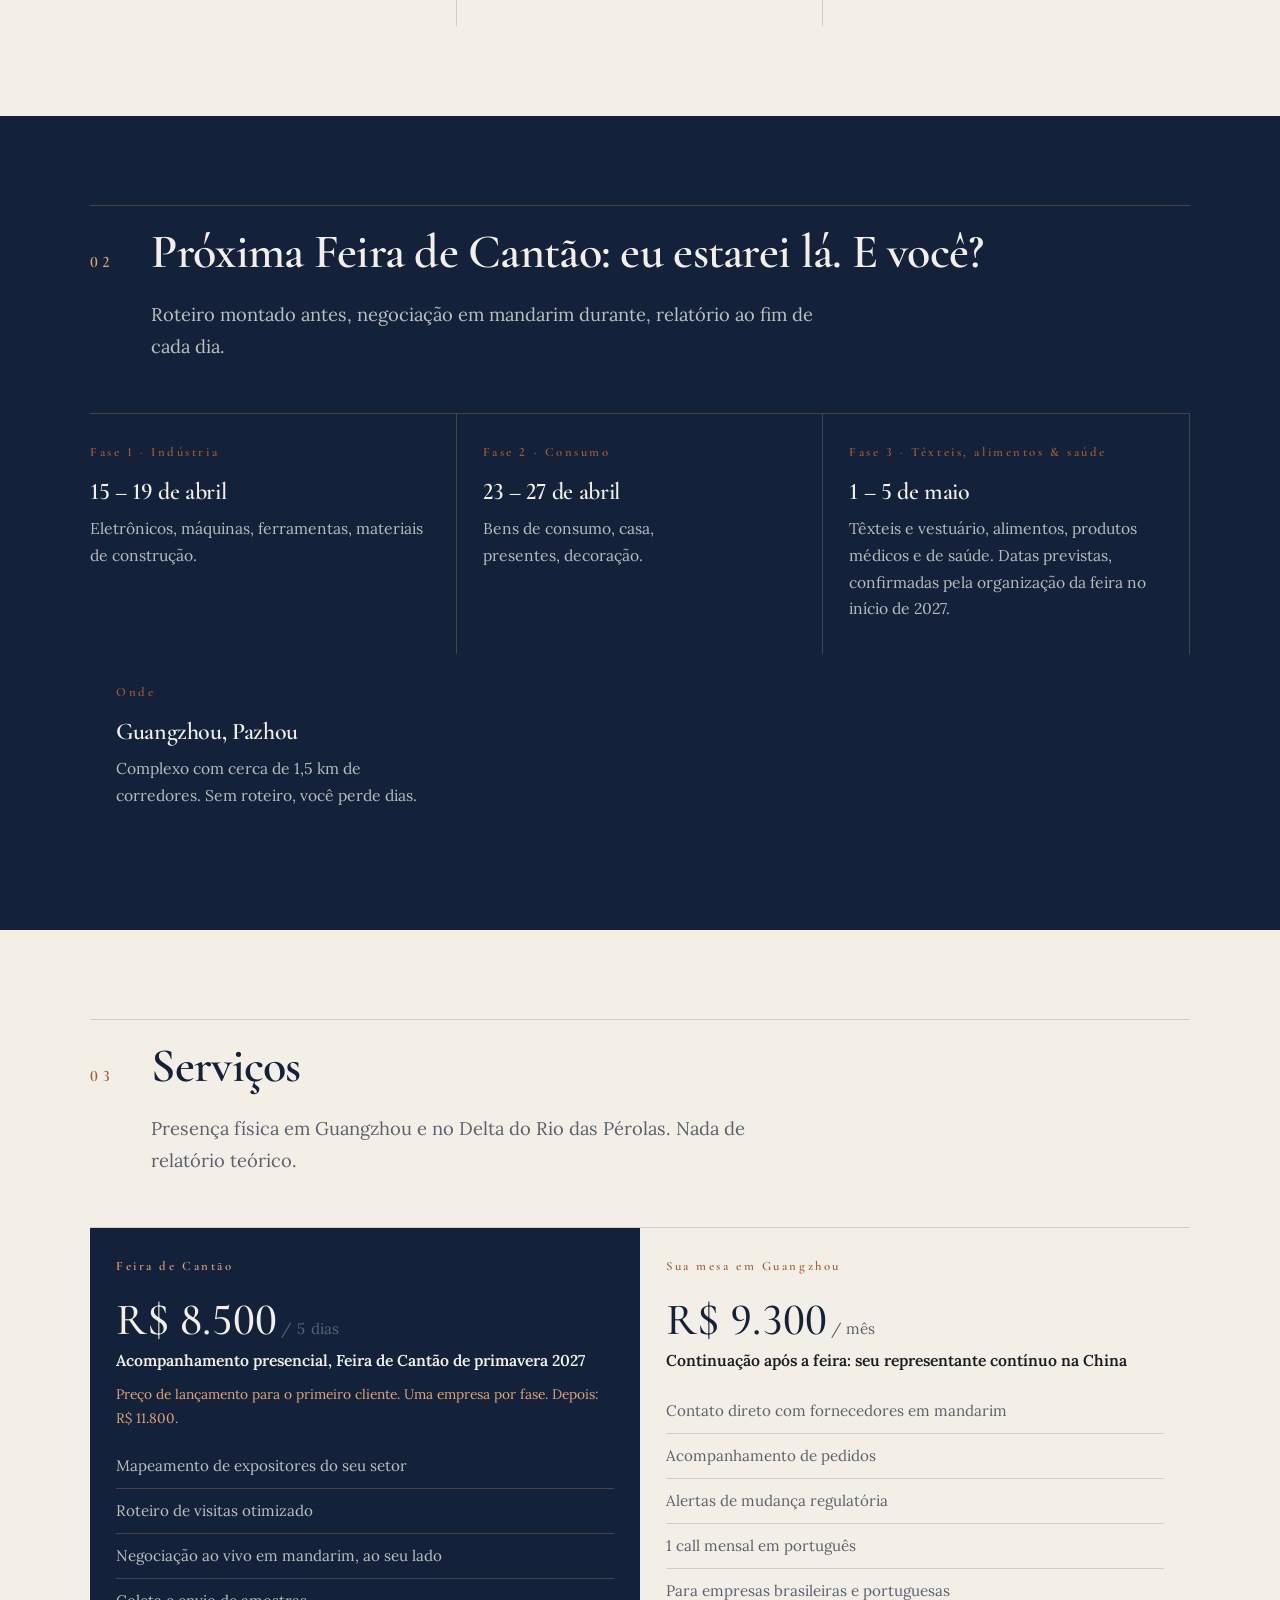
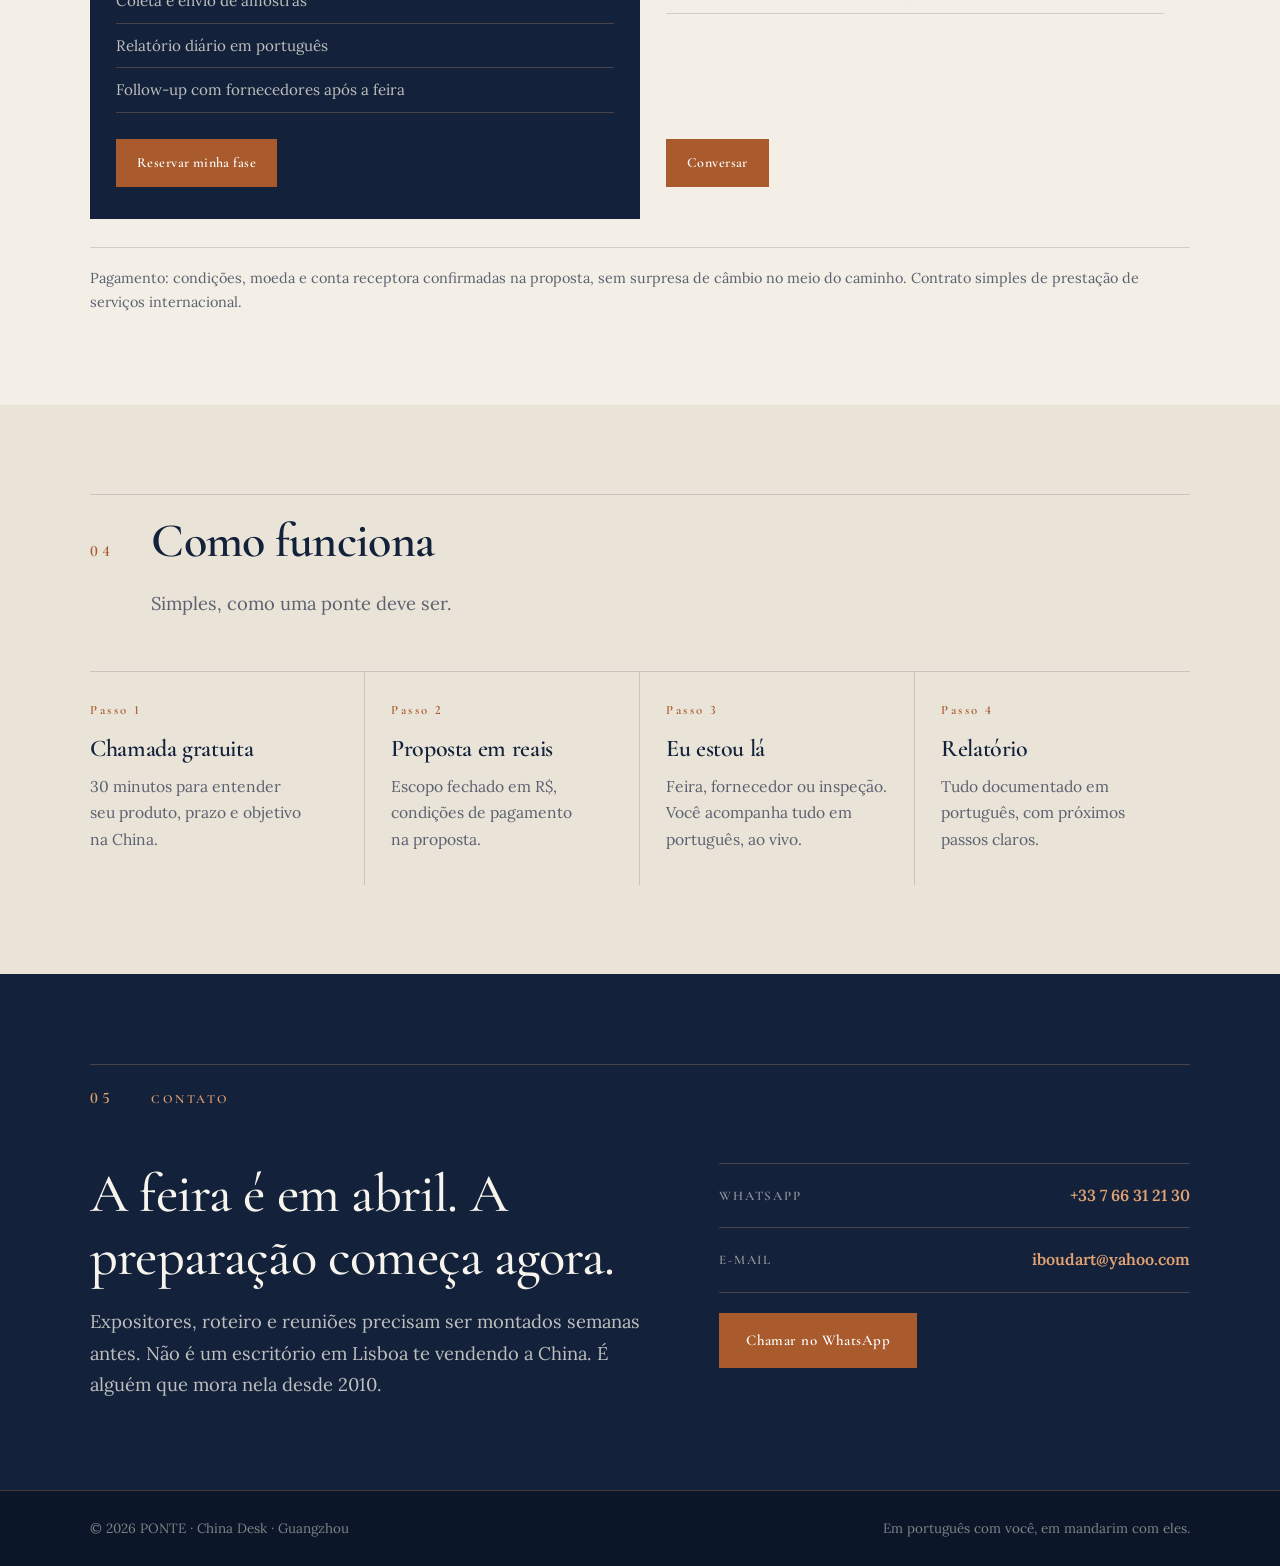
==== commit c2e6ee46: "Go public: search indexing on, founder photo, hybrid audit (market entry plus Portuguese materials r" ====
--- a/china-desk.html
+++ b/china-desk.html
@@ -3,6 +3,10 @@
 <head>
 <meta charset="UTF-8">
 <meta name="robots" content="noindex, nofollow">
+<meta property="og:title" content="PONTE China Desk · Seu representante em Guangzhou">
+<meta property="og:description" content="Em português com você, em mandarim com eles. Feira de Cantão, abril–maio 2027.">
+<meta property="og:image" content="https://baoyidi10-dotcom.github.io/ponte/idris.jpg">
+<meta property="og:url" content="https://baoyidi10-dotcom.github.io/ponte/china-desk.html">
 <meta name="viewport" content="width=device-width, initial-scale=1.0">
 <title>PONTE China Desk · Seu representante em Guangzhou</title>
 <meta name="description" content="Estudo de mercado o governo faz de graça. Ninguém anda pelos corredores da Feira de Cantão por você nem negocia em mandarim. Eu faço: em português com você, em mandarim com eles.">
@@ -25,7 +29,7 @@
 <header class="hero" id="top">
   <div class="container">
     <span class="eyebrow">China Desk · Seu representante em Guangzhou</span>
-    <span class="tag">Acompanhamento presencial · Feira de Cantão · Outubro 2026 · Preço de lançamento · 1 vaga, fase 3</span>
+    <span class="tag">Acompanhamento presencial · Feira de Cantão · Abril–maio 2027 · Preço de lançamento · 1 empresa por fase</span>
     <h1>Entrar na China não é problema de tradução. É problema de <em>presença</em>.</h1>
     <p class="hero-sub">Estudo de mercado, a ApexBrasil e a AICEP fazem de graça. O que ninguém faz por você: andar pelos corredores da feira, acompanhar suas reuniões com fornecedores e negociar em mandarim. Eu faço. Em português com você, em mandarim com eles.</p>
     <div class="hero-actions">
@@ -37,7 +41,7 @@
     <div class="ledger">
       <div><b>2010</b><span>na China desde<br>base em Guangzhou</span></div>
       <div><b>4</b><span>idiomas: português,<br>mandarim, inglês, francês</span></div>
-      <div><b>2</b><span>fases da feira<br>23–27 out · 31 out–4 nov</span></div>
+      <div><b>3</b><span>fases da feira<br>abril e maio de 2027</span></div>
       <div><b>1</b><span>relatório por dia<br>em português</span></div>
     </div>
   </div>
@@ -85,8 +89,9 @@
       </div>
     </div>
     <div class="grid3 reveal">
-      <div class="cell"><span class="k">Fase 2 · Consumo</span><h3>23 – 27 de outubro</h3><p>Bens de consumo, casa, presentes, decoração.</p></div>
-      <div class="cell"><span class="k">Fase 3 · Alimentos &amp; saúde</span><h3>31 out – 4 nov</h3><p>Alimentos, produtos médicos e de saúde, têxteis.</p></div>
+      <div class="cell"><span class="k">Fase 1 · Indústria</span><h3>15 – 19 de abril</h3><p>Eletrônicos, máquinas, ferramentas, materiais de construção.</p></div>
+      <div class="cell"><span class="k">Fase 2 · Consumo</span><h3>23 – 27 de abril</h3><p>Bens de consumo, casa, presentes, decoração.</p></div>
+      <div class="cell"><span class="k">Fase 3 · Têxteis, alimentos &amp; saúde</span><h3>1 – 5 de maio</h3><p>Têxteis e vestuário, alimentos, produtos médicos e de saúde. Datas previstas, confirmadas pela organização da feira no início de 2027.</p></div>
       <div class="cell"><span class="k">Onde</span><h3>Guangzhou, Pazhou</h3><p>Complexo com cerca de 1,5 km de corredores. Sem roteiro, você perde dias.</p></div>
     </div>
   </div>
@@ -105,8 +110,8 @@
       <div class="cell tier feature">
         <span class="k">Feira de Cantão</span>
         <div class="price">R$ 8.500<small>/ 5 dias</small></div>
-        <p class="what">Acompanhamento presencial, fase 3 (31 out – 4 nov)</p>
-        <p class="launch">Preço de lançamento para a única vaga (fase 3). Depois: R$ 11.800.</p>
+        <p class="what">Acompanhamento presencial, Feira de Cantão de primavera 2027</p>
+        <p class="launch">Preço de lançamento para o primeiro cliente. Uma empresa por fase. Depois: R$ 11.800.</p>
         <ul>
           <li>Mapeamento de expositores do seu setor</li>
           <li>Roteiro de visitas otimizado</li>
@@ -115,7 +120,7 @@
           <li>Relatório diário em português</li>
           <li>Follow-up com fornecedores após a feira</li>
         </ul>
-        <a class="btn" href="#contato">Reservar outubro</a>
+        <a class="btn" href="#contato">Reservar minha fase</a>
       </div>
       <div class="cell tier">
         <span class="k">Sua mesa em Guangzhou</span>
@@ -161,7 +166,7 @@
     </div>
     <div class="contact reveal">
       <div>
-        <h2>A feira é em outubro. A preparação começa agora.</h2>
+        <h2>A feira é em abril. A preparação começa agora.</h2>
         <p class="lede">Expositores, roteiro e reuniões precisam ser montados semanas antes. Não é um escritório em Lisboa te vendendo a China. É alguém que mora nela desde 2010.</p>
       </div>
       <div>
--- a/ponte.css
+++ b/ponte.css
@@ -139,13 +139,14 @@
 .founder{display:grid;grid-template-columns:minmax(220px,340px) 1fr;gap:clamp(28px,5vw,72px);align-items:start}
 .photo-slot{aspect-ratio:4/5;border:1px dashed var(--copper);display:flex;align-items:center;justify-content:center;
   text-align:center;padding:20px;color:var(--grey);font-size:.9rem;background:rgba(169,91,46,.05)}
+.founder img.photo{display:block;width:100%;height:auto;aspect-ratio:3/4;object-fit:cover;border:1px solid var(--line)}
 .founder p{margin-bottom:1.1em;max-width:60ch}
 .founder p.big{font-family:var(--serif-d);font-size:clamp(1.3rem,2.2vw,1.7rem);line-height:1.45;color:var(--navy)}
 body:lang(zh) .founder p.big{font-family:var(--serif-b);font-size:clamp(1.1rem,1.8vw,1.35rem);line-height:1.8}
 .facts{list-style:none;border-top:1px solid var(--line);margin-top:26px}
 .facts li{padding:13px 0;border-bottom:1px solid var(--line);display:flex;gap:16px;font-size:.96rem}
 .facts li::before{content:"";width:18px;height:1px;background:var(--copper);margin-top:.9em;flex-shrink:0}
-@media(max-width:760px){.founder{grid-template-columns:1fr}.photo-slot{max-width:280px}}
+@media(max-width:760px){.founder{grid-template-columns:1fr}.photo-slot,.founder img.photo{max-width:280px}}
 
 /* ---------- pricing ---------- */
 .tier{display:flex;flex-direction:column}
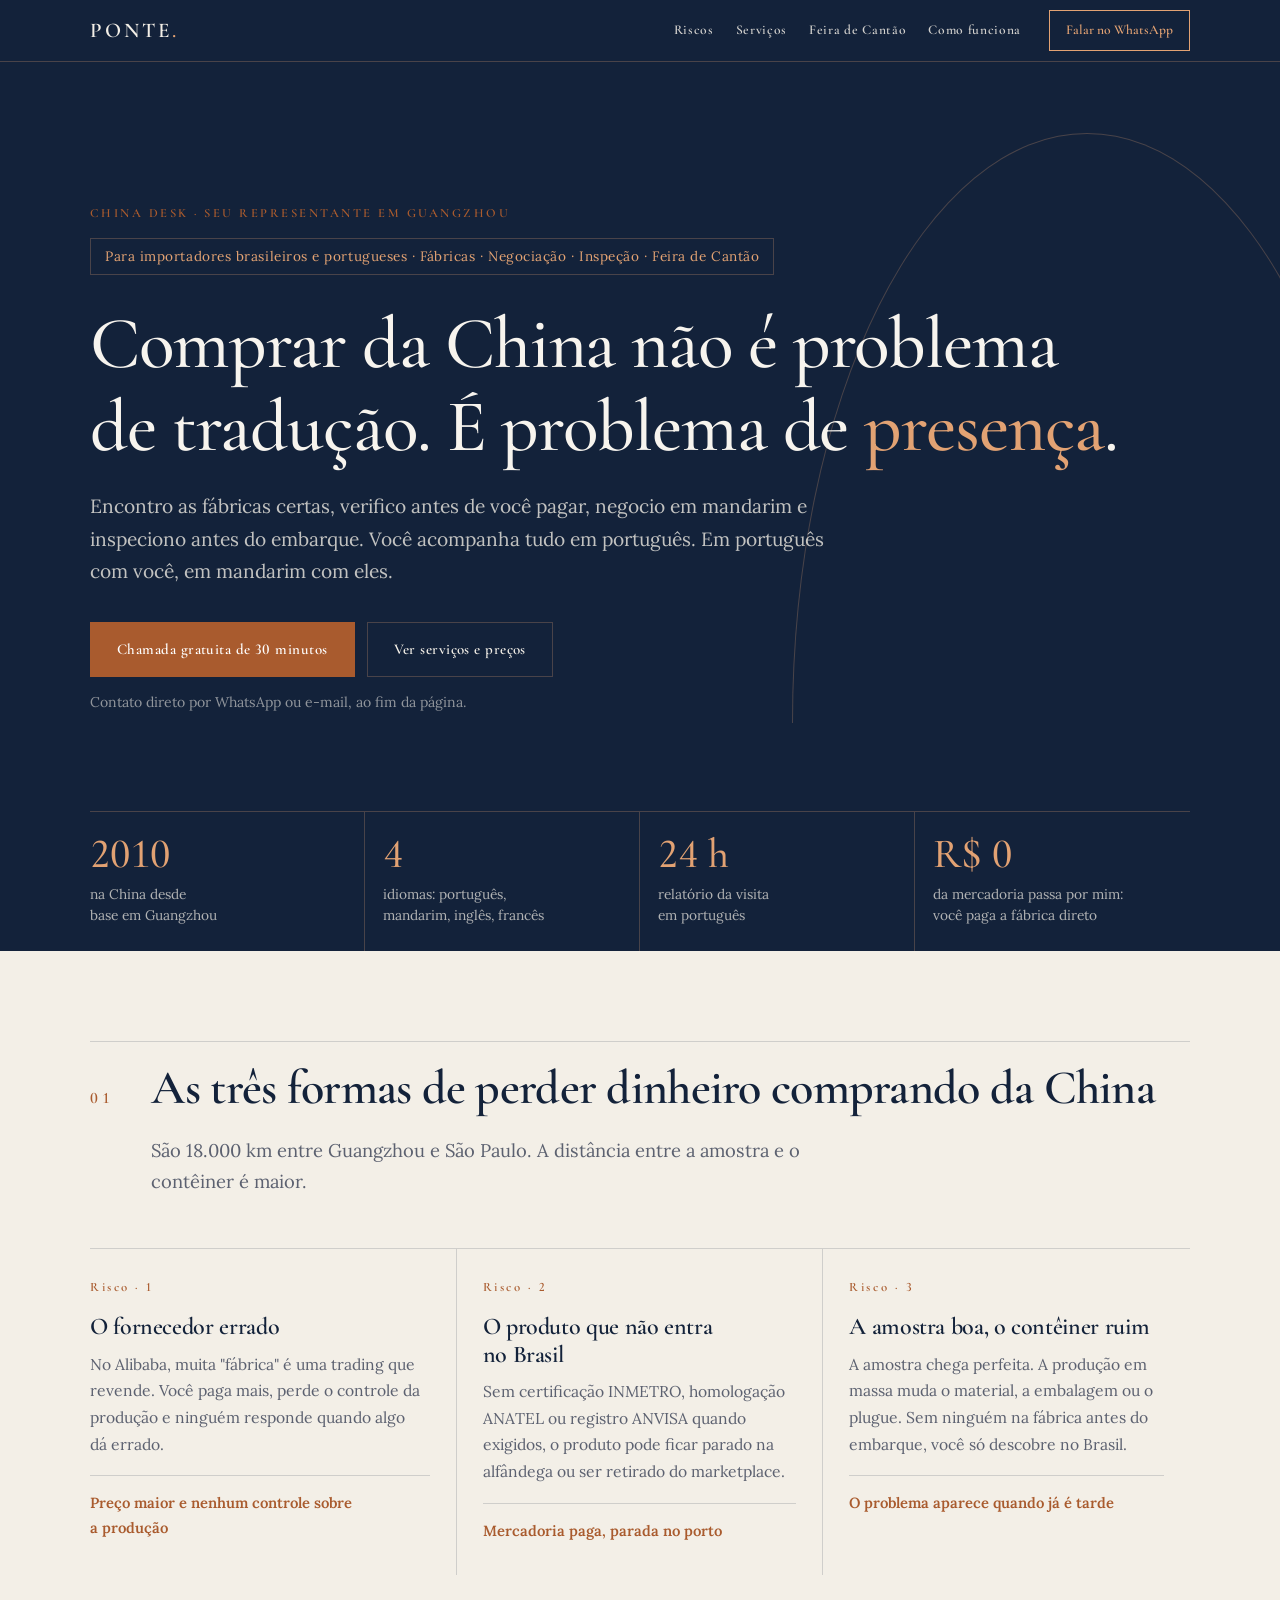
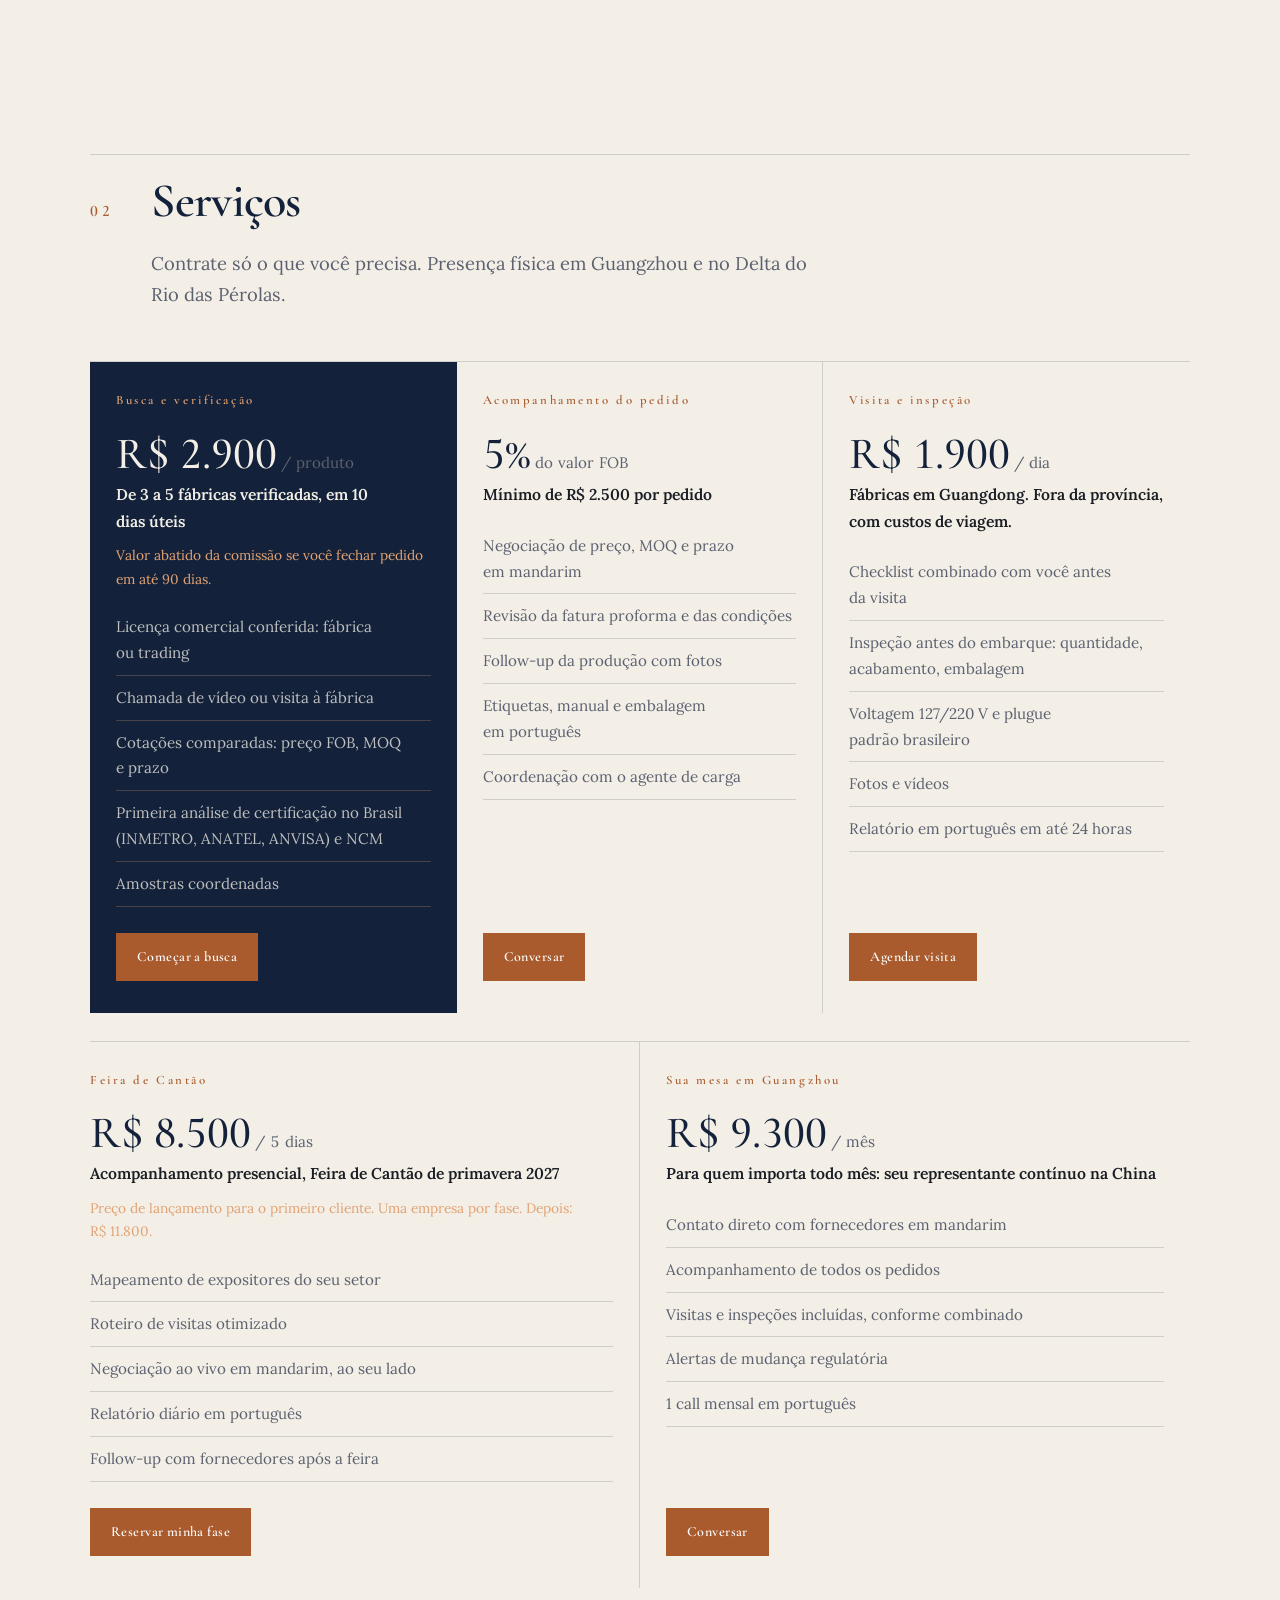
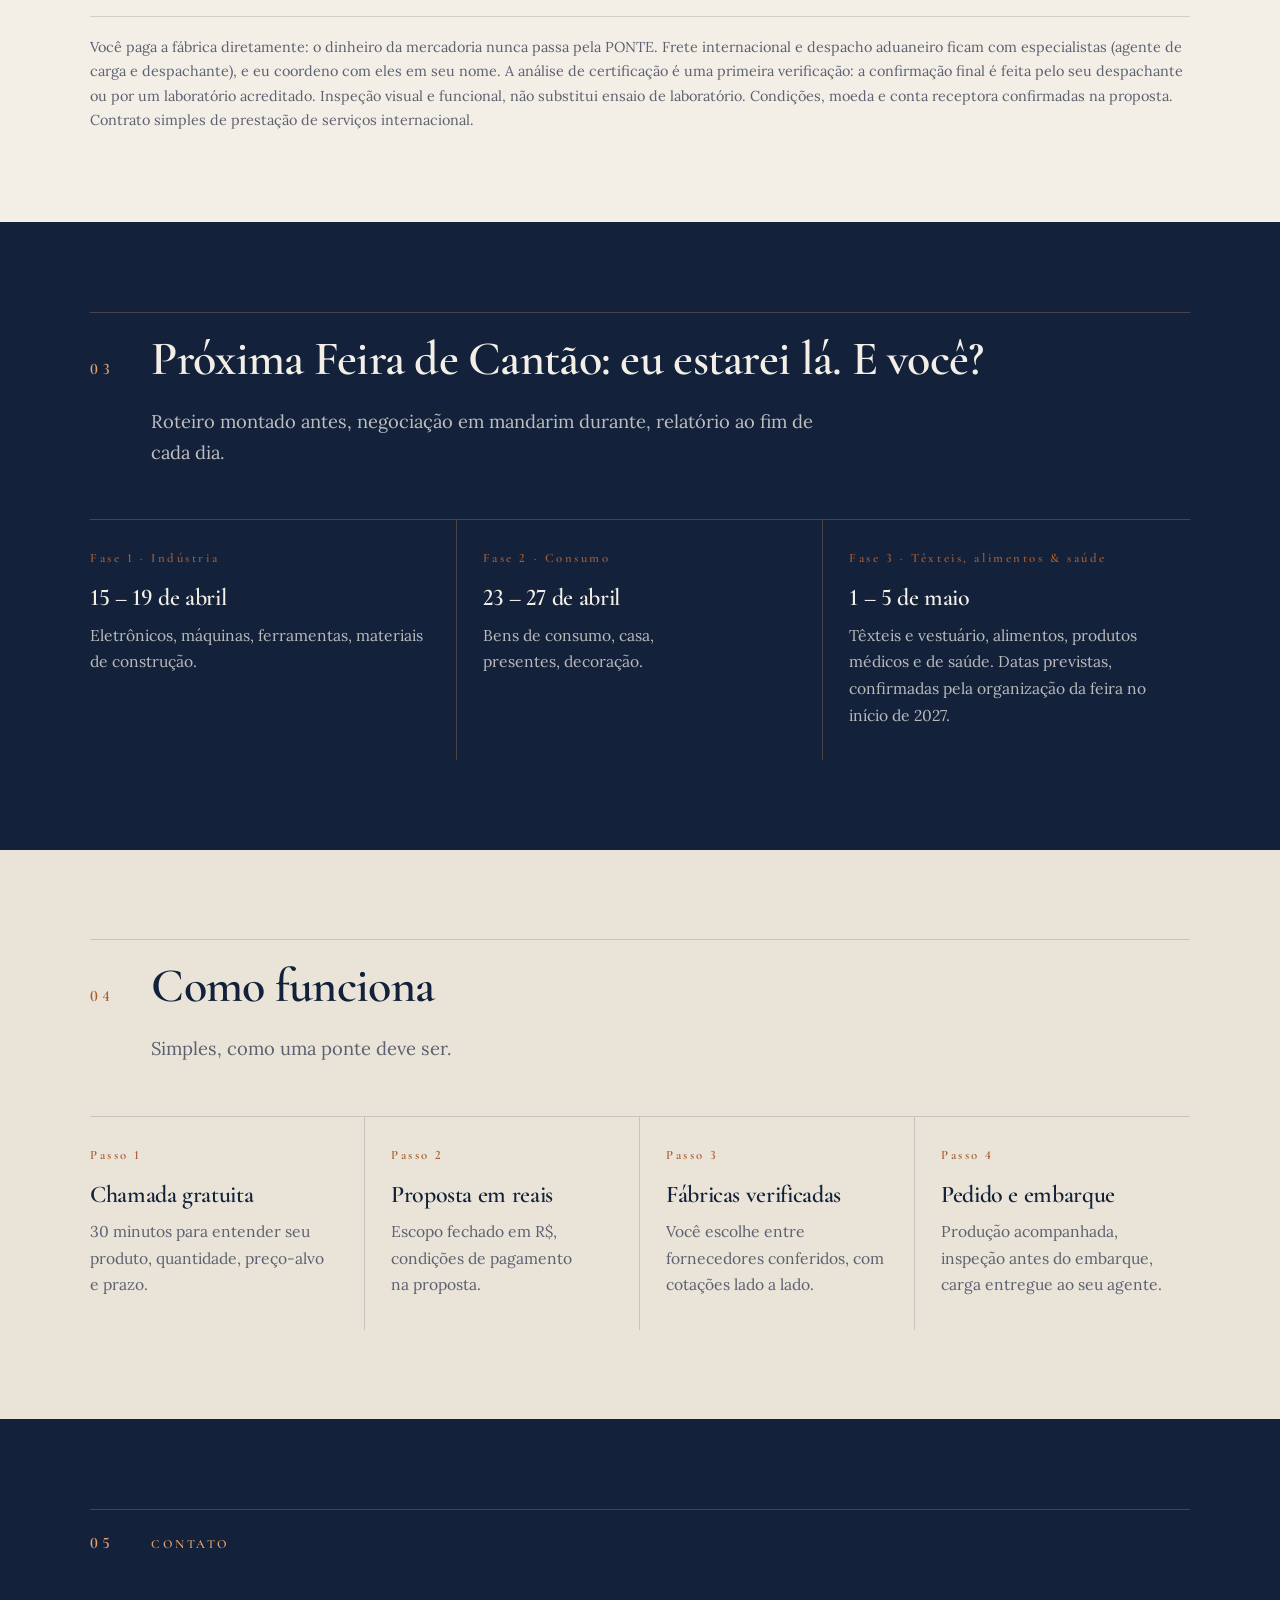
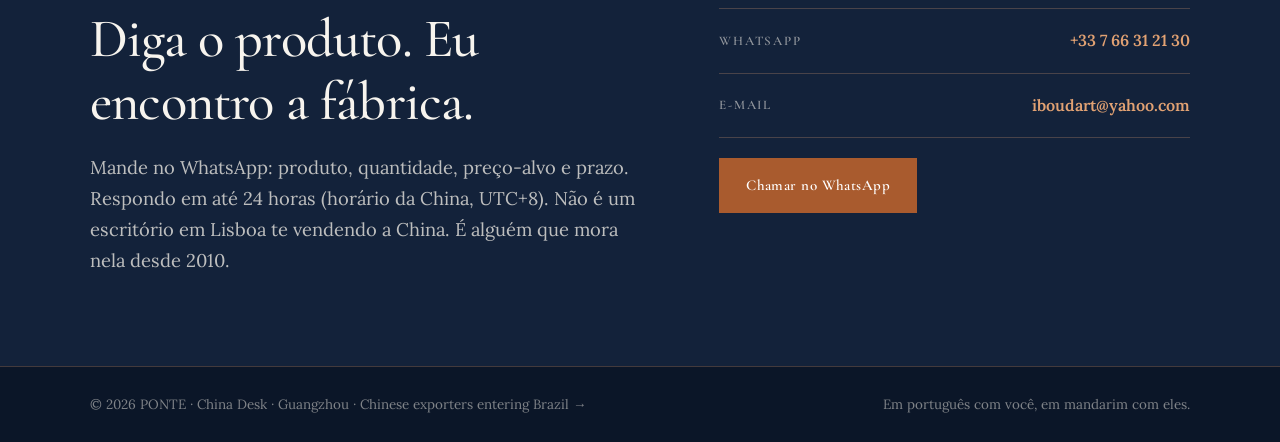
==== commit 12405096: "China Desk relaunched: year-round sourcing for Brazilian buyers (supplier search R$ 2.900, order fol" ====
--- a/china-desk.html
+++ b/china-desk.html
@@ -2,14 +2,13 @@
 <html lang="pt-BR">
 <head>
 <meta charset="UTF-8">
-<meta name="robots" content="noindex, nofollow">
 <meta property="og:title" content="PONTE China Desk · Seu representante em Guangzhou">
-<meta property="og:description" content="Em português com você, em mandarim com eles. Feira de Cantão, abril–maio 2027.">
+<meta property="og:description" content="Fábricas verificadas, negociação em mandarim e inspeção antes do embarque. Em português com você, em mandarim com eles.">
 <meta property="og:image" content="https://baoyidi10-dotcom.github.io/ponte/idris.jpg">
 <meta property="og:url" content="https://baoyidi10-dotcom.github.io/ponte/china-desk.html">
 <meta name="viewport" content="width=device-width, initial-scale=1.0">
 <title>PONTE China Desk · Seu representante em Guangzhou</title>
-<meta name="description" content="Estudo de mercado o governo faz de graça. Ninguém anda pelos corredores da Feira de Cantão por você nem negocia em mandarim. Eu faço: em português com você, em mandarim com eles.">
+<meta name="description" content="Compre da China com alguém seu em Guangzhou: busca e verificação de fábricas, negociação em mandarim, acompanhamento do pedido e inspeção antes do embarque. Em português com você, em mandarim com eles.">
 <link rel="stylesheet" href="ponte.css">
 <script>document.documentElement.classList.add('js')</script>
 </head>
@@ -19,8 +18,8 @@
   <a class="brand" href="#top">PONTE<b>.</b></a>
   <div class="nav-links">
     <a href="#riscos">Riscos</a>
+    <a href="#servicos">Serviços</a>
     <a href="#feira">Feira de Cantão</a>
-    <a href="#servicos">Serviços</a>
     <a href="#como">Como funciona</a>
   </div>
   <a class="nav-cta" href="#contato">Falar no WhatsApp</a>
@@ -29,20 +28,20 @@
 <header class="hero" id="top">
   <div class="container">
     <span class="eyebrow">China Desk · Seu representante em Guangzhou</span>
-    <span class="tag">Acompanhamento presencial · Feira de Cantão · Abril–maio 2027 · Preço de lançamento · 1 empresa por fase</span>
-    <h1>Entrar na China não é problema de tradução. É problema de <em>presença</em>.</h1>
-    <p class="hero-sub">Estudo de mercado, a ApexBrasil e a AICEP fazem de graça. O que ninguém faz por você: andar pelos corredores da feira, acompanhar suas reuniões com fornecedores e negociar em mandarim. Eu faço. Em português com você, em mandarim com eles.</p>
+    <span class="tag">Para importadores brasileiros e portugueses · Fábricas · Negociação · Inspeção · Feira de Cantão</span>
+    <h1>Comprar da China não é problema de tradução. É problema de <em>presença</em>.</h1>
+    <p class="hero-sub">Encontro as fábricas certas, verifico antes de você pagar, negocio em mandarim e inspeciono antes do embarque. Você acompanha tudo em português. Em português com você, em mandarim com eles.</p>
     <div class="hero-actions">
       <a class="btn" href="#contato">Chamada gratuita de 30 minutos</a>
-      <a class="btn ghost" href="#servicos">Ver serviços</a>
+      <a class="btn ghost" href="#servicos">Ver serviços e preços</a>
     </div>
     <p class="hero-note">Contato direto por WhatsApp ou e-mail, ao fim da página.</p>
 
     <div class="ledger">
       <div><b>2010</b><span>na China desde<br>base em Guangzhou</span></div>
       <div><b>4</b><span>idiomas: português,<br>mandarim, inglês, francês</span></div>
-      <div><b>3</b><span>fases da feira<br>abril e maio de 2027</span></div>
-      <div><b>1</b><span>relatório por dia<br>em português</span></div>
+      <div><b>24 h</b><span>relatório da visita<br>em português</span></div>
+      <div><b>R$ 0</b><span>da mercadoria passa por mim:<br>você paga a fábrica direto</span></div>
     </div>
   </div>
 </header>
@@ -52,37 +51,122 @@
     <div class="sec-head reveal">
       <span class="sec-num">01</span>
       <div class="sh-body">
-        <h2 class="sec-title">As três formas de perder dinheiro na China</h2>
+        <h2 class="sec-title">As três formas de perder dinheiro comprando da China</h2>
         <p class="lede">São 18.000 km entre Guangzhou e São Paulo. A distância entre a amostra e o contêiner é maior.</p>
       </div>
     </div>
     <div class="grid3 reveal">
       <div class="cell">
         <span class="k">Risco · 1</span>
-        <h3>A feira sem roteiro</h3>
-        <p>Milhares de estandes por fase e distâncias enormes entre eles. Sem um plano, você gasta dois dias em estandes que não fabricam o seu produto e volta sem uma cotação útil.</p>
-        <p class="cost">Viagem paga, dias de feira perdidos</p>
+        <h3>O fornecedor errado</h3>
+        <p>No Alibaba, muita "fábrica" é uma trading que revende. Você paga mais, perde o controle da produção e ninguém responde quando algo dá errado.</p>
+        <p class="cost">Preço maior e nenhum controle sobre a produção</p>
       </div>
       <div class="cell">
         <span class="k">Risco · 2</span>
-        <h3>A negociação perdida</h3>
-        <p>Preço, MOQ e prazo negociados por e-mail com tradutor automático. Sem alguém do seu lado na mesa, os termos finais escapam do seu controle.</p>
-        <p class="cost">Sem mandarim na mesa, o preço final foge do seu controle</p>
+        <h3>O produto que não entra no Brasil</h3>
+        <p>Sem certificação INMETRO, homologação ANATEL ou registro ANVISA quando exigidos, o produto pode ficar parado na alfândega ou ser retirado do marketplace.</p>
+        <p class="cost">Mercadoria paga, parada no porto</p>
       </div>
       <div class="cell">
         <span class="k">Risco · 3</span>
-        <h3>Depois da feira, o fornecedor esfria</h3>
-        <p>Você volta ao Brasil com um cartão de visitas e uma promessa de cotação. Sem follow-up em mandarim, a resposta demora, o preço muda e a amostra não chega.</p>
-        <p class="cost">Semanas sem resposta: a feira não vira pedido</p>
-      </div>
-    </div>
+        <h3>A amostra boa, o contêiner ruim</h3>
+        <p>A amostra chega perfeita. A produção em massa muda o material, a embalagem ou o plugue. Sem ninguém na fábrica antes do embarque, você só descobre no Brasil.</p>
+        <p class="cost">O problema aparece quando já é tarde</p>
+      </div>
+    </div>
+  </div>
+</section>
+
+<section class="section" id="servicos">
+  <div class="container">
+    <div class="sec-head reveal">
+      <span class="sec-num">02</span>
+      <div class="sh-body">
+        <h2 class="sec-title">Serviços</h2>
+        <p class="lede">Contrate só o que você precisa. Presença física em Guangzhou e no Delta do Rio das Pérolas.</p>
+      </div>
+    </div>
+    <div class="grid3 reveal">
+      <div class="cell tier feature">
+        <span class="k">Busca e verificação</span>
+        <div class="price">R$ 2.900<small>/ produto</small></div>
+        <p class="what">De 3 a 5 fábricas verificadas, em 10 dias úteis</p>
+        <p class="launch">Valor abatido da comissão se você fechar pedido em até 90 dias.</p>
+        <ul>
+          <li>Licença comercial conferida: fábrica ou trading</li>
+          <li>Chamada de vídeo ou visita à fábrica</li>
+          <li>Cotações comparadas: preço FOB, MOQ e prazo</li>
+          <li>Primeira análise de certificação no Brasil (INMETRO, ANATEL, ANVISA) e NCM</li>
+          <li>Amostras coordenadas</li>
+        </ul>
+        <a class="btn" href="#contato">Começar a busca</a>
+      </div>
+      <div class="cell tier">
+        <span class="k">Acompanhamento do pedido</span>
+        <div class="price">5%<small>do valor FOB</small></div>
+        <p class="what">Mínimo de R$ 2.500 por pedido</p>
+        <ul>
+          <li>Negociação de preço, MOQ e prazo em mandarim</li>
+          <li>Revisão da fatura proforma e das condições</li>
+          <li>Follow-up da produção com fotos</li>
+          <li>Etiquetas, manual e embalagem em português</li>
+          <li>Coordenação com o agente de carga</li>
+        </ul>
+        <a class="btn" href="#contato">Conversar</a>
+      </div>
+      <div class="cell tier">
+        <span class="k">Visita e inspeção</span>
+        <div class="price">R$ 1.900<small>/ dia</small></div>
+        <p class="what">Fábricas em Guangdong. Fora da província, com custos de viagem.</p>
+        <ul>
+          <li>Checklist combinado com você antes da visita</li>
+          <li>Inspeção antes do embarque: quantidade, acabamento, embalagem</li>
+          <li>Voltagem 127/220 V e plugue padrão brasileiro</li>
+          <li>Fotos e vídeos</li>
+          <li>Relatório em português em até 24 horas</li>
+        </ul>
+        <a class="btn" href="#contato">Agendar visita</a>
+      </div>
+    </div>
+
+    <div class="grid2 reveal" style="margin-top:28px">
+      <div class="cell tier">
+        <span class="k">Feira de Cantão</span>
+        <div class="price">R$ 8.500<small>/ 5 dias</small></div>
+        <p class="what">Acompanhamento presencial, Feira de Cantão de primavera 2027</p>
+        <p class="launch">Preço de lançamento para o primeiro cliente. Uma empresa por fase. Depois: R$ 11.800.</p>
+        <ul>
+          <li>Mapeamento de expositores do seu setor</li>
+          <li>Roteiro de visitas otimizado</li>
+          <li>Negociação ao vivo em mandarim, ao seu lado</li>
+          <li>Relatório diário em português</li>
+          <li>Follow-up com fornecedores após a feira</li>
+        </ul>
+        <a class="btn" href="#contato">Reservar minha fase</a>
+      </div>
+      <div class="cell tier">
+        <span class="k">Sua mesa em Guangzhou</span>
+        <div class="price">R$ 9.300<small>/ mês</small></div>
+        <p class="what">Para quem importa todo mês: seu representante contínuo na China</p>
+        <ul>
+          <li>Contato direto com fornecedores em mandarim</li>
+          <li>Acompanhamento de todos os pedidos</li>
+          <li>Visitas e inspeções incluídas, conforme combinado</li>
+          <li>Alertas de mudança regulatória</li>
+          <li>1 call mensal em português</li>
+        </ul>
+        <a class="btn" href="#contato">Conversar</a>
+      </div>
+    </div>
+    <p class="paynote">Você paga a fábrica diretamente: o dinheiro da mercadoria nunca passa pela PONTE. Frete internacional e despacho aduaneiro ficam com especialistas (agente de carga e despachante), e eu coordeno com eles em seu nome. A análise de certificação é uma primeira verificação: a confirmação final é feita pelo seu despachante ou por um laboratório acreditado. Inspeção visual e funcional, não substitui ensaio de laboratório. Condições, moeda e conta receptora confirmadas na proposta. Contrato simples de prestação de serviços internacional.</p>
   </div>
 </section>
 
 <section class="section on-dark" id="feira">
   <div class="container">
     <div class="sec-head reveal">
-      <span class="sec-num">02</span>
+      <span class="sec-num">03</span>
       <div class="sh-body">
         <h2 class="sec-title">Próxima Feira de Cantão: eu estarei lá. E você?</h2>
         <p class="lede">Roteiro montado antes, negociação em mandarim durante, relatório ao fim de cada dia.</p>
@@ -92,51 +176,7 @@
       <div class="cell"><span class="k">Fase 1 · Indústria</span><h3>15 – 19 de abril</h3><p>Eletrônicos, máquinas, ferramentas, materiais de construção.</p></div>
       <div class="cell"><span class="k">Fase 2 · Consumo</span><h3>23 – 27 de abril</h3><p>Bens de consumo, casa, presentes, decoração.</p></div>
       <div class="cell"><span class="k">Fase 3 · Têxteis, alimentos &amp; saúde</span><h3>1 – 5 de maio</h3><p>Têxteis e vestuário, alimentos, produtos médicos e de saúde. Datas previstas, confirmadas pela organização da feira no início de 2027.</p></div>
-      <div class="cell"><span class="k">Onde</span><h3>Guangzhou, Pazhou</h3><p>Complexo com cerca de 1,5 km de corredores. Sem roteiro, você perde dias.</p></div>
-    </div>
-  </div>
-</section>
-
-<section class="section" id="servicos">
-  <div class="container">
-    <div class="sec-head reveal">
-      <span class="sec-num">03</span>
-      <div class="sh-body">
-        <h2 class="sec-title">Serviços</h2>
-        <p class="lede">Presença física em Guangzhou e no Delta do Rio das Pérolas. Nada de relatório teórico.</p>
-      </div>
-    </div>
-    <div class="grid2 reveal">
-      <div class="cell tier feature">
-        <span class="k">Feira de Cantão</span>
-        <div class="price">R$ 8.500<small>/ 5 dias</small></div>
-        <p class="what">Acompanhamento presencial, Feira de Cantão de primavera 2027</p>
-        <p class="launch">Preço de lançamento para o primeiro cliente. Uma empresa por fase. Depois: R$ 11.800.</p>
-        <ul>
-          <li>Mapeamento de expositores do seu setor</li>
-          <li>Roteiro de visitas otimizado</li>
-          <li>Negociação ao vivo em mandarim, ao seu lado</li>
-          <li>Coleta e envio de amostras</li>
-          <li>Relatório diário em português</li>
-          <li>Follow-up com fornecedores após a feira</li>
-        </ul>
-        <a class="btn" href="#contato">Reservar minha fase</a>
-      </div>
-      <div class="cell tier">
-        <span class="k">Sua mesa em Guangzhou</span>
-        <div class="price">R$ 9.300<small>/ mês</small></div>
-        <p class="what">Continuação após a feira: seu representante contínuo na China</p>
-        <ul>
-          <li>Contato direto com fornecedores em mandarim</li>
-          <li>Acompanhamento de pedidos</li>
-          <li>Alertas de mudança regulatória</li>
-          <li>1 call mensal em português</li>
-          <li>Para empresas brasileiras e portuguesas</li>
-        </ul>
-        <a class="btn" href="#contato">Conversar</a>
-      </div>
-    </div>
-    <p class="paynote">Pagamento: condições, moeda e conta receptora confirmadas na proposta, sem surpresa de câmbio no meio do caminho. Contrato simples de prestação de serviços internacional.</p>
+    </div>
   </div>
 </section>
 
@@ -150,10 +190,10 @@
       </div>
     </div>
     <div class="grid4 reveal">
-      <div class="cell"><span class="k">Passo 1</span><h3>Chamada gratuita</h3><p>30 minutos para entender seu produto, prazo e objetivo na China.</p></div>
+      <div class="cell"><span class="k">Passo 1</span><h3>Chamada gratuita</h3><p>30 minutos para entender seu produto, quantidade, preço-alvo e prazo.</p></div>
       <div class="cell"><span class="k">Passo 2</span><h3>Proposta em reais</h3><p>Escopo fechado em R$, condições de pagamento na proposta.</p></div>
-      <div class="cell"><span class="k">Passo 3</span><h3>Eu estou lá</h3><p>Feira, fornecedor ou inspeção. Você acompanha tudo em português, ao vivo.</p></div>
-      <div class="cell"><span class="k">Passo 4</span><h3>Relatório</h3><p>Tudo documentado em português, com próximos passos claros.</p></div>
+      <div class="cell"><span class="k">Passo 3</span><h3>Fábricas verificadas</h3><p>Você escolhe entre fornecedores conferidos, com cotações lado a lado.</p></div>
+      <div class="cell"><span class="k">Passo 4</span><h3>Pedido e embarque</h3><p>Produção acompanhada, inspeção antes do embarque, carga entregue ao seu agente.</p></div>
     </div>
   </div>
 </section>
@@ -166,8 +206,8 @@
     </div>
     <div class="contact reveal">
       <div>
-        <h2>A feira é em abril. A preparação começa agora.</h2>
-        <p class="lede">Expositores, roteiro e reuniões precisam ser montados semanas antes. Não é um escritório em Lisboa te vendendo a China. É alguém que mora nela desde 2010.</p>
+        <h2>Diga o produto. Eu encontro a fábrica.</h2>
+        <p class="lede">Mande no WhatsApp: produto, quantidade, preço-alvo e prazo. Respondo em até 24 horas (horário da China, UTC+8). Não é um escritório em Lisboa te vendendo a China. É alguém que mora nela desde 2010.</p>
       </div>
       <div>
         <div class="cards">
@@ -180,7 +220,7 @@
   </div>
 </section>
 
-<footer><div class="container"><span>© 2026 PONTE · China Desk · Guangzhou</span><span>Em português com você, em mandarim com eles.</span></div></footer>
+<footer><div class="container"><span>© 2026 PONTE · China Desk · Guangzhou · <a href="index-en.html">Chinese exporters entering Brazil →</a></span><span>Em português com você, em mandarim com eles.</span></div></footer>
 
 <script>
 (function(){
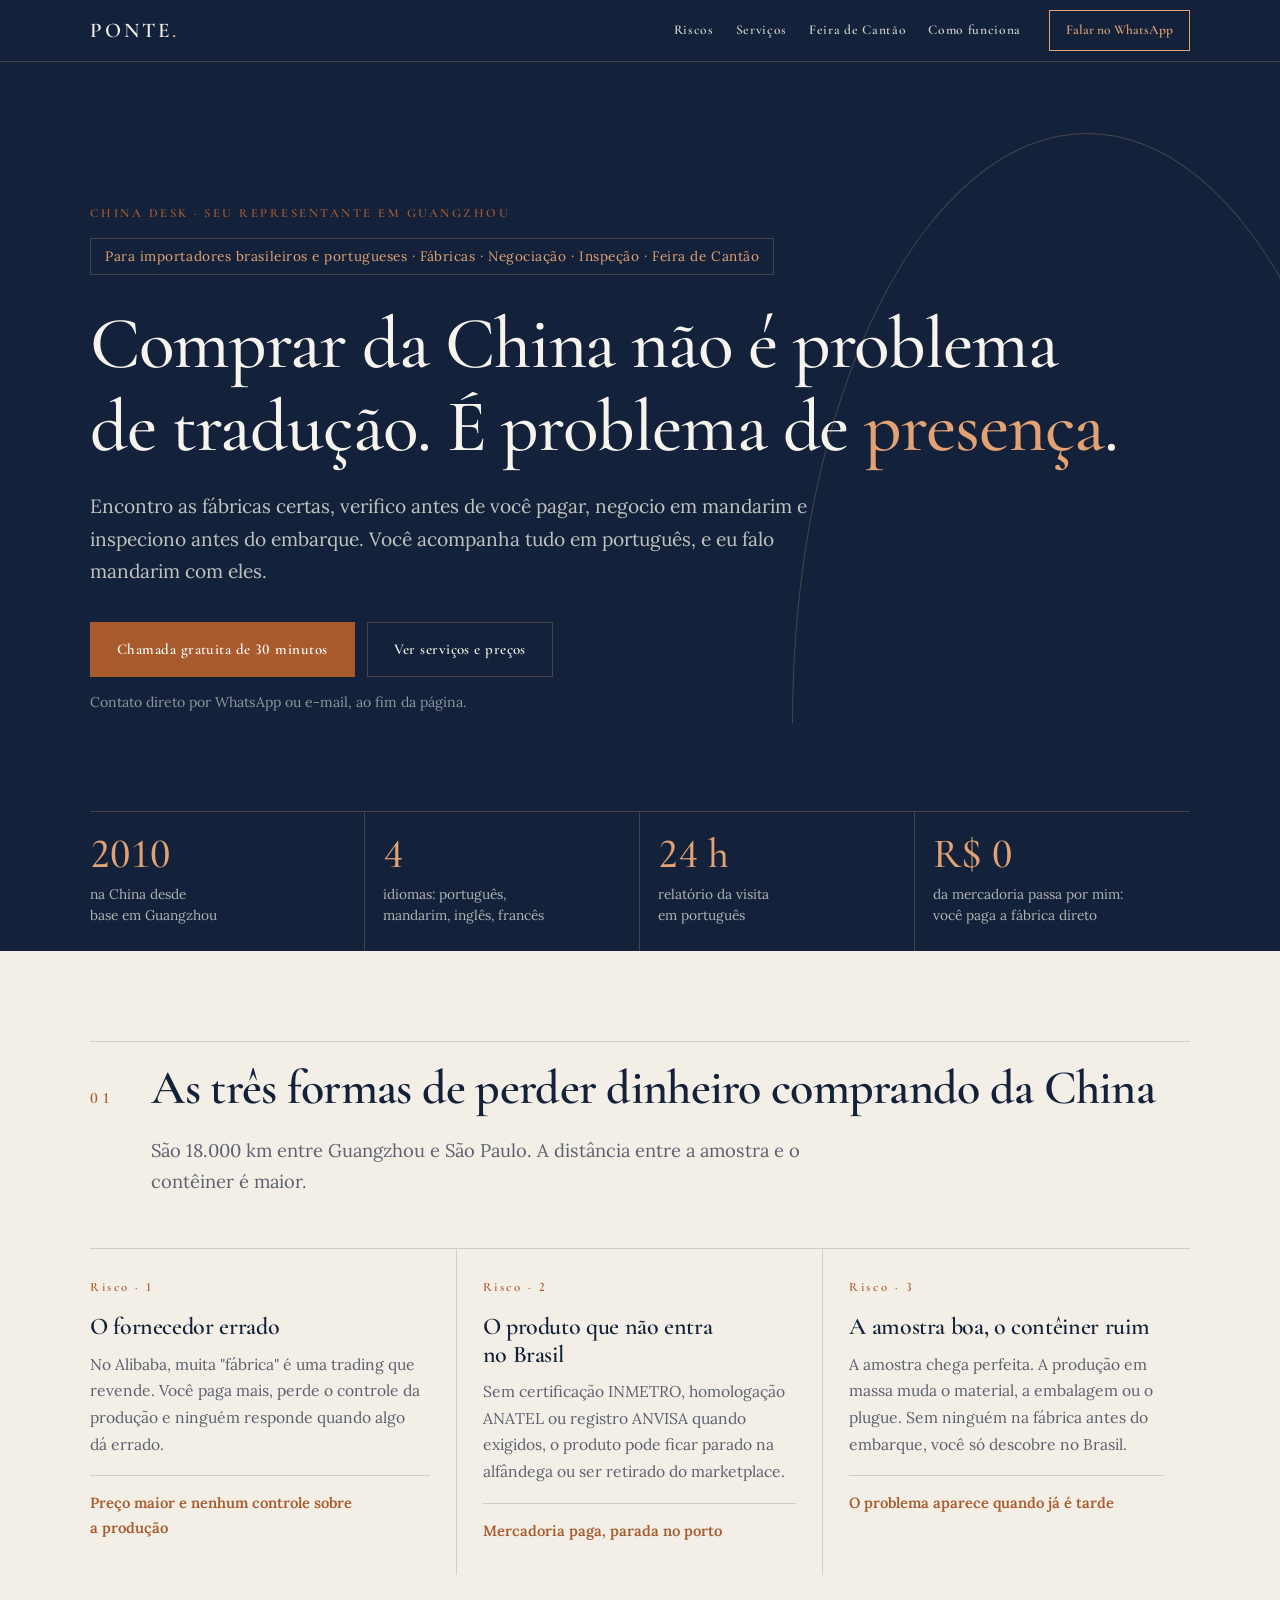
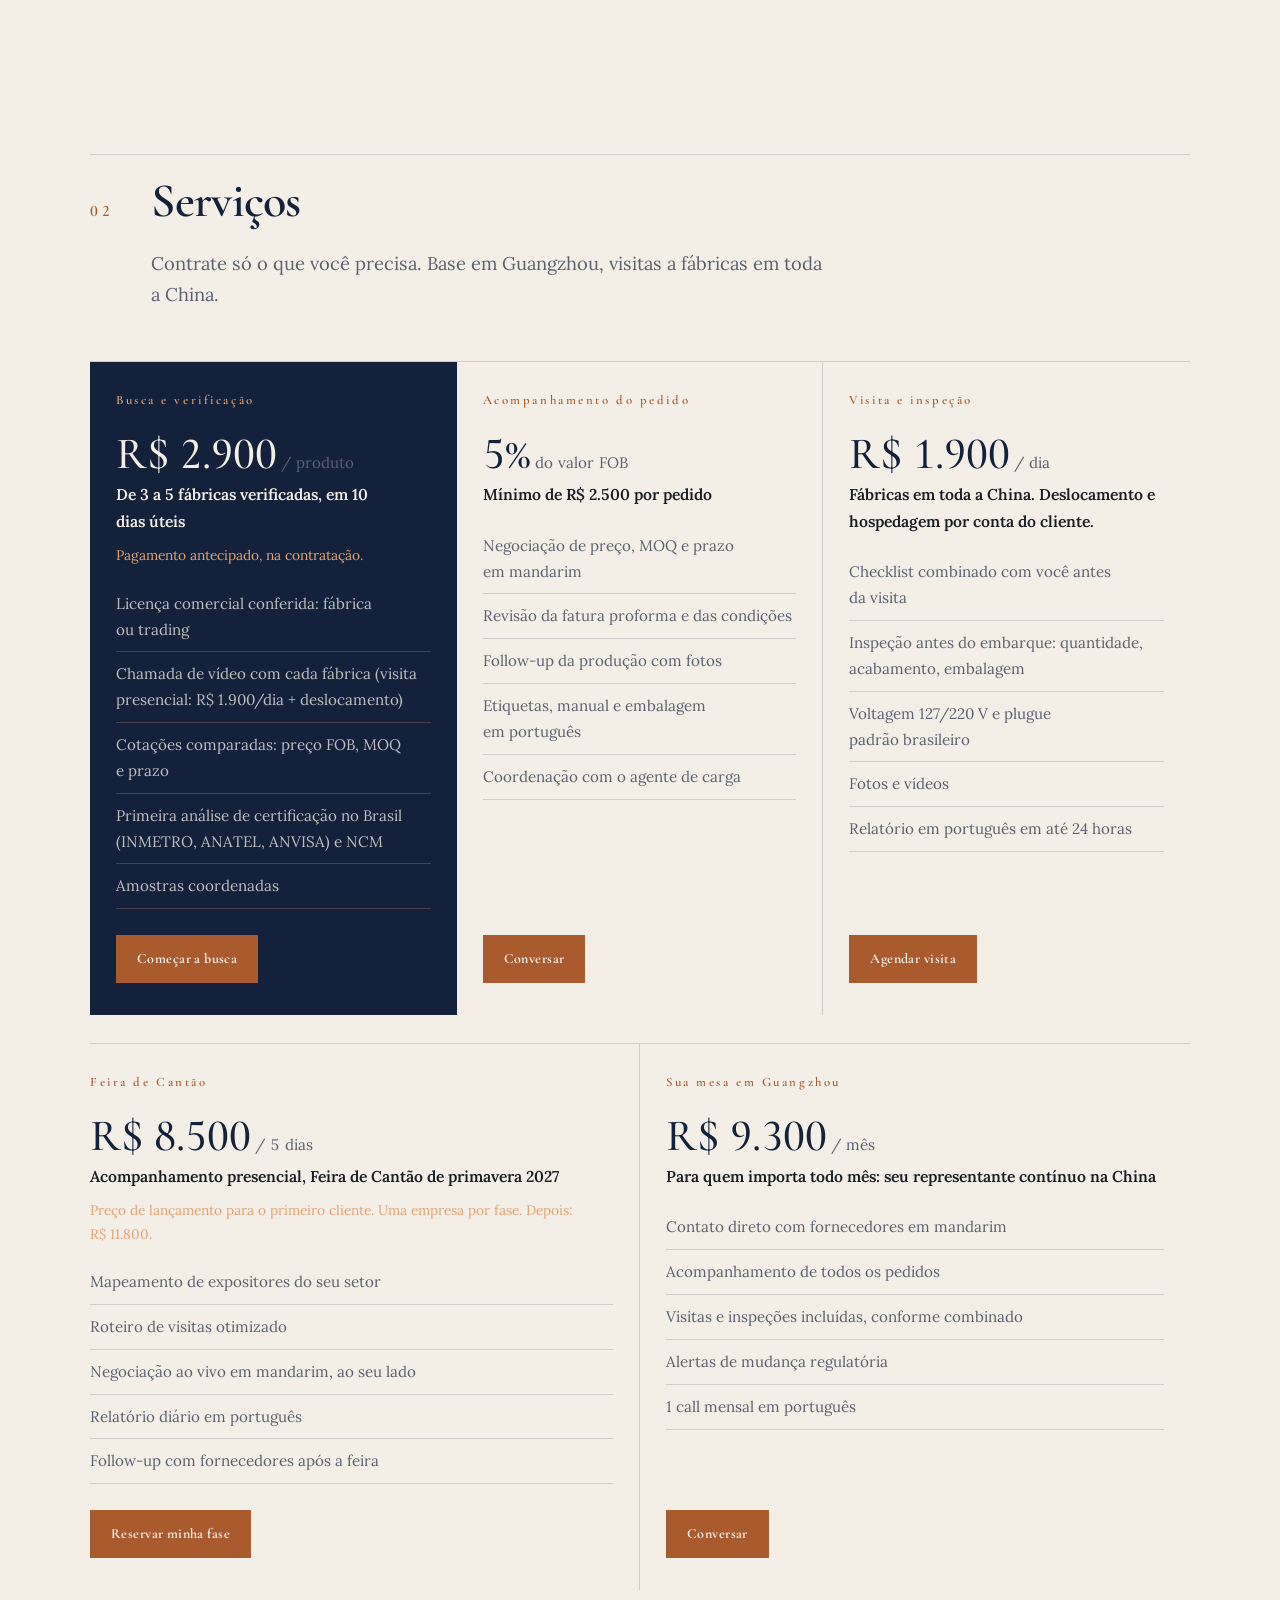
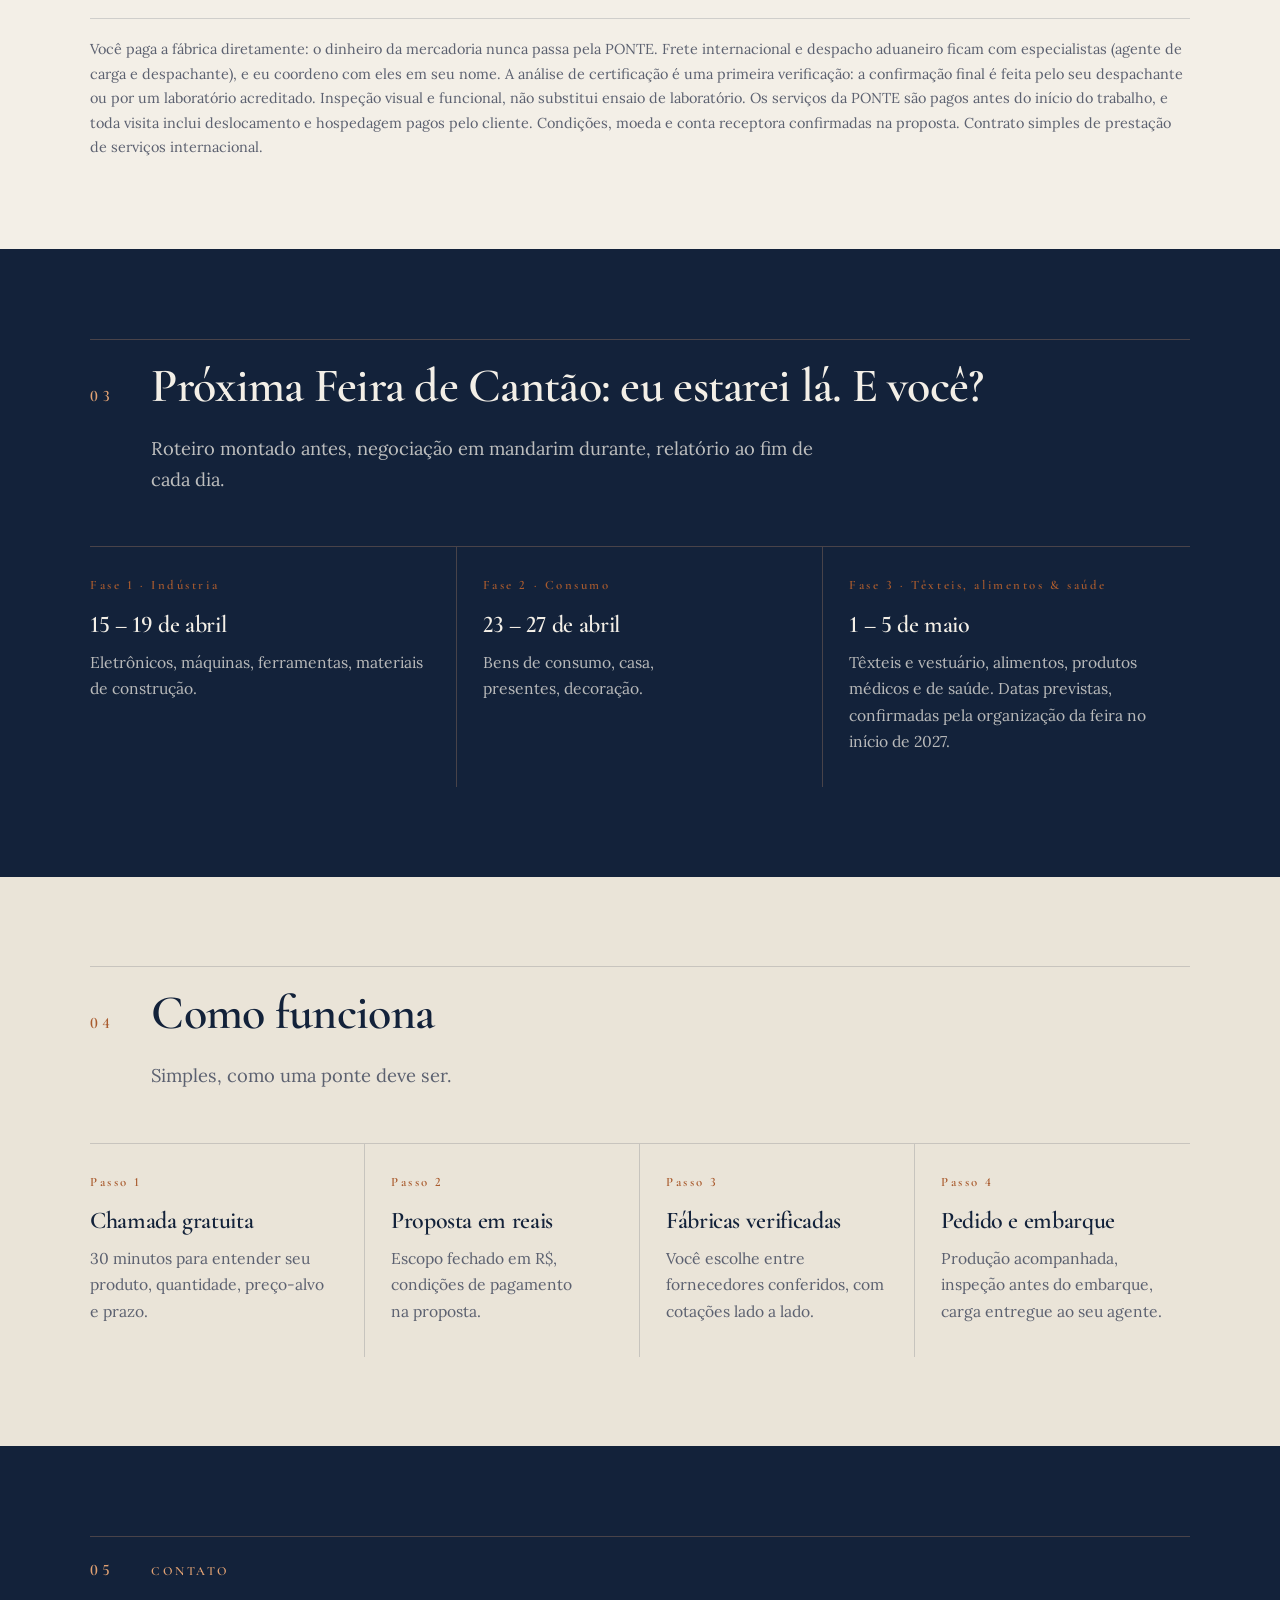
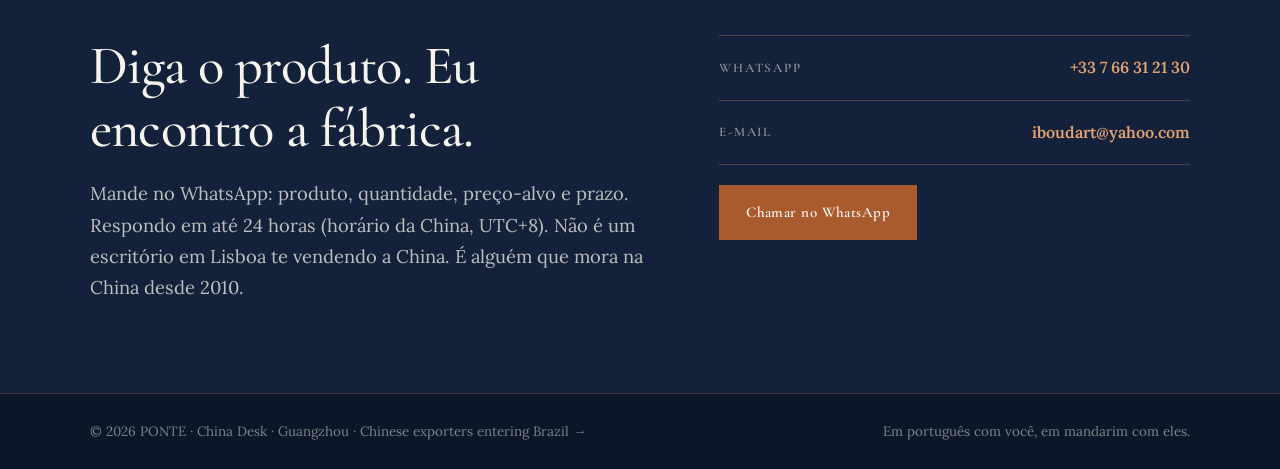
==== commit b865f8ae: "China Desk: factory visits across all of China, services paid upfront, travel paid by the client on " ====
--- a/china-desk.html
+++ b/china-desk.html
@@ -30,7 +30,7 @@
     <span class="eyebrow">China Desk · Seu representante em Guangzhou</span>
     <span class="tag">Para importadores brasileiros e portugueses · Fábricas · Negociação · Inspeção · Feira de Cantão</span>
     <h1>Comprar da China não é problema de tradução. É problema de <em>presença</em>.</h1>
-    <p class="hero-sub">Encontro as fábricas certas, verifico antes de você pagar, negocio em mandarim e inspeciono antes do embarque. Você acompanha tudo em português. Em português com você, em mandarim com eles.</p>
+    <p class="hero-sub">Encontro as fábricas certas, verifico antes de você pagar, negocio em mandarim e inspeciono antes do embarque. Você acompanha tudo em português, e eu falo mandarim com eles.</p>
     <div class="hero-actions">
       <a class="btn" href="#contato">Chamada gratuita de 30 minutos</a>
       <a class="btn ghost" href="#servicos">Ver serviços e preços</a>
@@ -84,7 +84,7 @@
       <span class="sec-num">02</span>
       <div class="sh-body">
         <h2 class="sec-title">Serviços</h2>
-        <p class="lede">Contrate só o que você precisa. Presença física em Guangzhou e no Delta do Rio das Pérolas.</p>
+        <p class="lede">Contrate só o que você precisa. Base em Guangzhou, visitas a fábricas em toda a China.</p>
       </div>
     </div>
     <div class="grid3 reveal">
@@ -92,10 +92,10 @@
         <span class="k">Busca e verificação</span>
         <div class="price">R$ 2.900<small>/ produto</small></div>
         <p class="what">De 3 a 5 fábricas verificadas, em 10 dias úteis</p>
-        <p class="launch">Valor abatido da comissão se você fechar pedido em até 90 dias.</p>
+        <p class="launch">Pagamento antecipado, na contratação.</p>
         <ul>
           <li>Licença comercial conferida: fábrica ou trading</li>
-          <li>Chamada de vídeo ou visita à fábrica</li>
+          <li>Chamada de vídeo com cada fábrica (visita presencial: R$ 1.900/dia + deslocamento)</li>
           <li>Cotações comparadas: preço FOB, MOQ e prazo</li>
           <li>Primeira análise de certificação no Brasil (INMETRO, ANATEL, ANVISA) e NCM</li>
           <li>Amostras coordenadas</li>
@@ -118,7 +118,7 @@
       <div class="cell tier">
         <span class="k">Visita e inspeção</span>
         <div class="price">R$ 1.900<small>/ dia</small></div>
-        <p class="what">Fábricas em Guangdong. Fora da província, com custos de viagem.</p>
+        <p class="what">Fábricas em toda a China. Deslocamento e hospedagem por conta do cliente.</p>
         <ul>
           <li>Checklist combinado com você antes da visita</li>
           <li>Inspeção antes do embarque: quantidade, acabamento, embalagem</li>
@@ -159,7 +159,7 @@
         <a class="btn" href="#contato">Conversar</a>
       </div>
     </div>
-    <p class="paynote">Você paga a fábrica diretamente: o dinheiro da mercadoria nunca passa pela PONTE. Frete internacional e despacho aduaneiro ficam com especialistas (agente de carga e despachante), e eu coordeno com eles em seu nome. A análise de certificação é uma primeira verificação: a confirmação final é feita pelo seu despachante ou por um laboratório acreditado. Inspeção visual e funcional, não substitui ensaio de laboratório. Condições, moeda e conta receptora confirmadas na proposta. Contrato simples de prestação de serviços internacional.</p>
+    <p class="paynote">Você paga a fábrica diretamente: o dinheiro da mercadoria nunca passa pela PONTE. Frete internacional e despacho aduaneiro ficam com especialistas (agente de carga e despachante), e eu coordeno com eles em seu nome. A análise de certificação é uma primeira verificação: a confirmação final é feita pelo seu despachante ou por um laboratório acreditado. Inspeção visual e funcional, não substitui ensaio de laboratório. Os serviços da PONTE são pagos antes do início do trabalho, e toda visita inclui deslocamento e hospedagem pagos pelo cliente. Condições, moeda e conta receptora confirmadas na proposta. Contrato simples de prestação de serviços internacional.</p>
   </div>
 </section>
 
@@ -207,7 +207,7 @@
     <div class="contact reveal">
       <div>
         <h2>Diga o produto. Eu encontro a fábrica.</h2>
-        <p class="lede">Mande no WhatsApp: produto, quantidade, preço-alvo e prazo. Respondo em até 24 horas (horário da China, UTC+8). Não é um escritório em Lisboa te vendendo a China. É alguém que mora nela desde 2010.</p>
+        <p class="lede">Mande no WhatsApp: produto, quantidade, preço-alvo e prazo. Respondo em até 24 horas (horário da China, UTC+8). Não é um escritório em Lisboa te vendendo a China. É alguém que mora na China desde 2010.</p>
       </div>
       <div>
         <div class="cards">
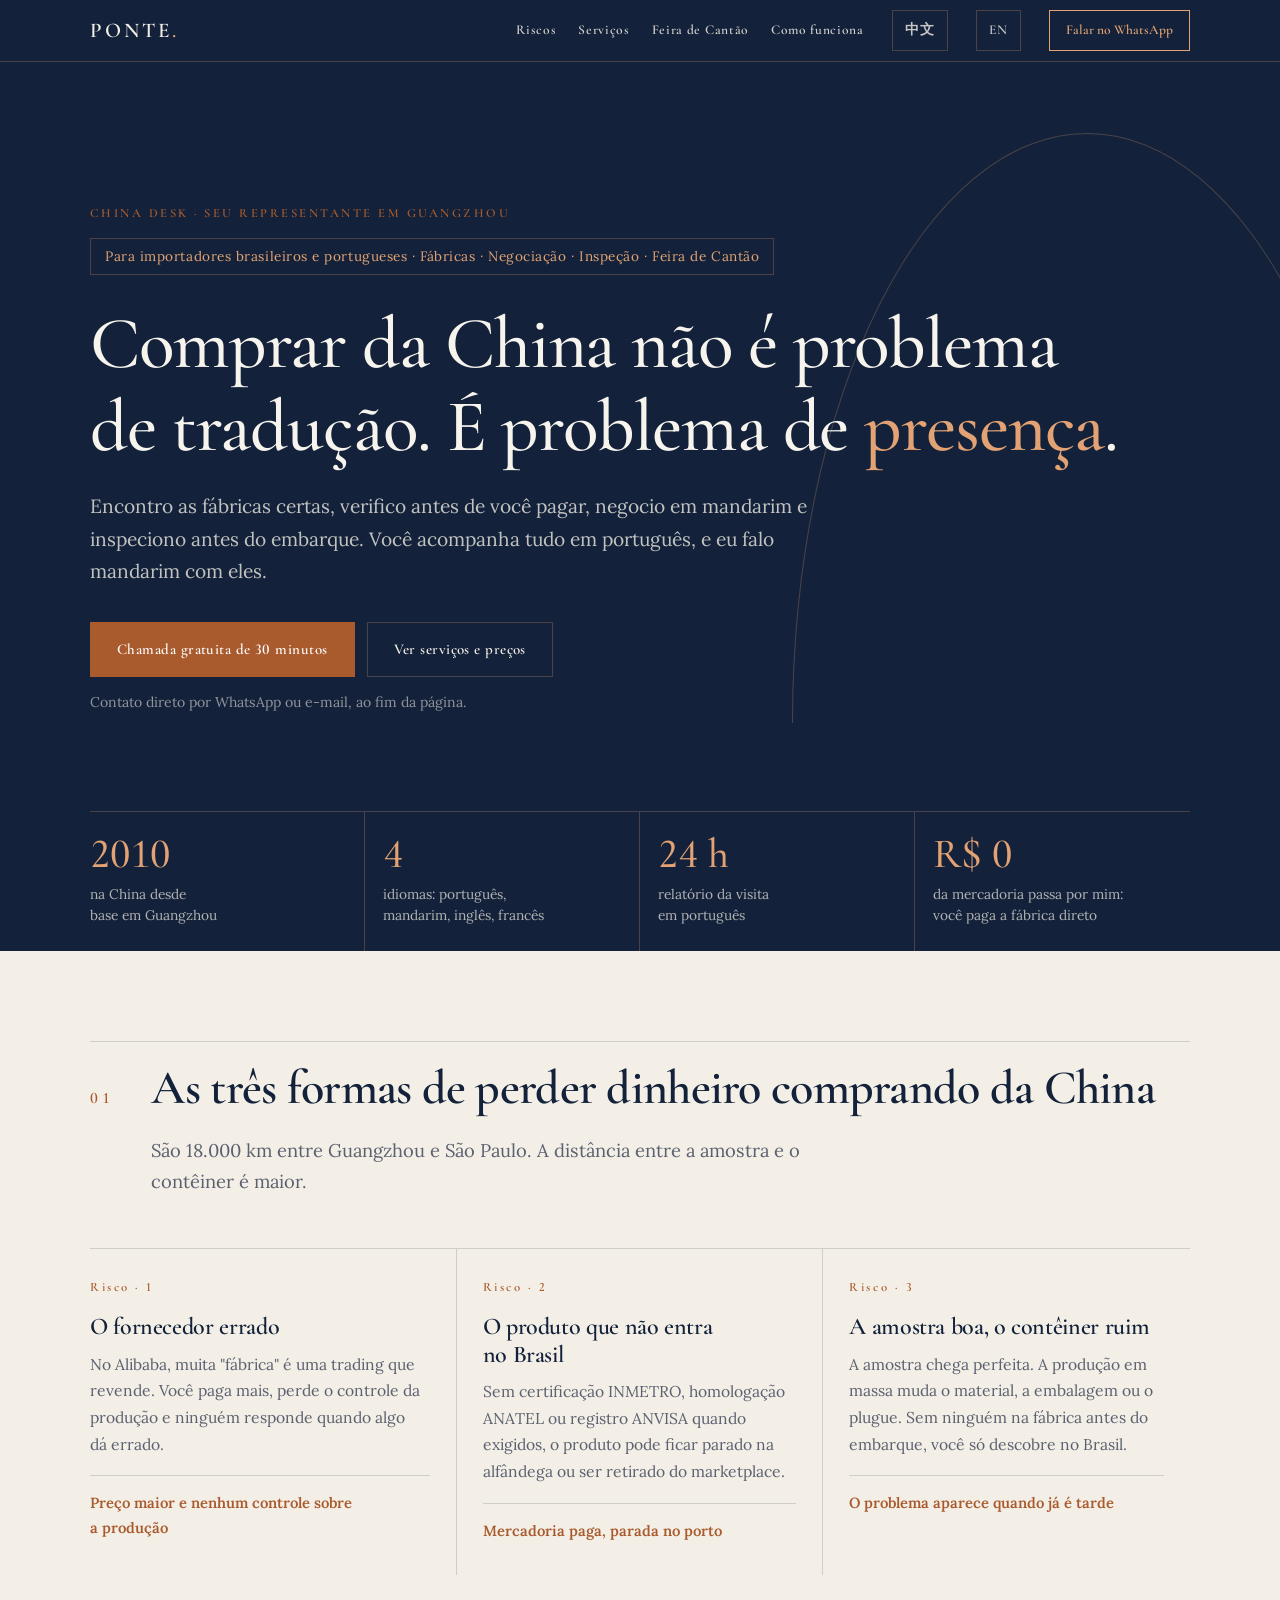
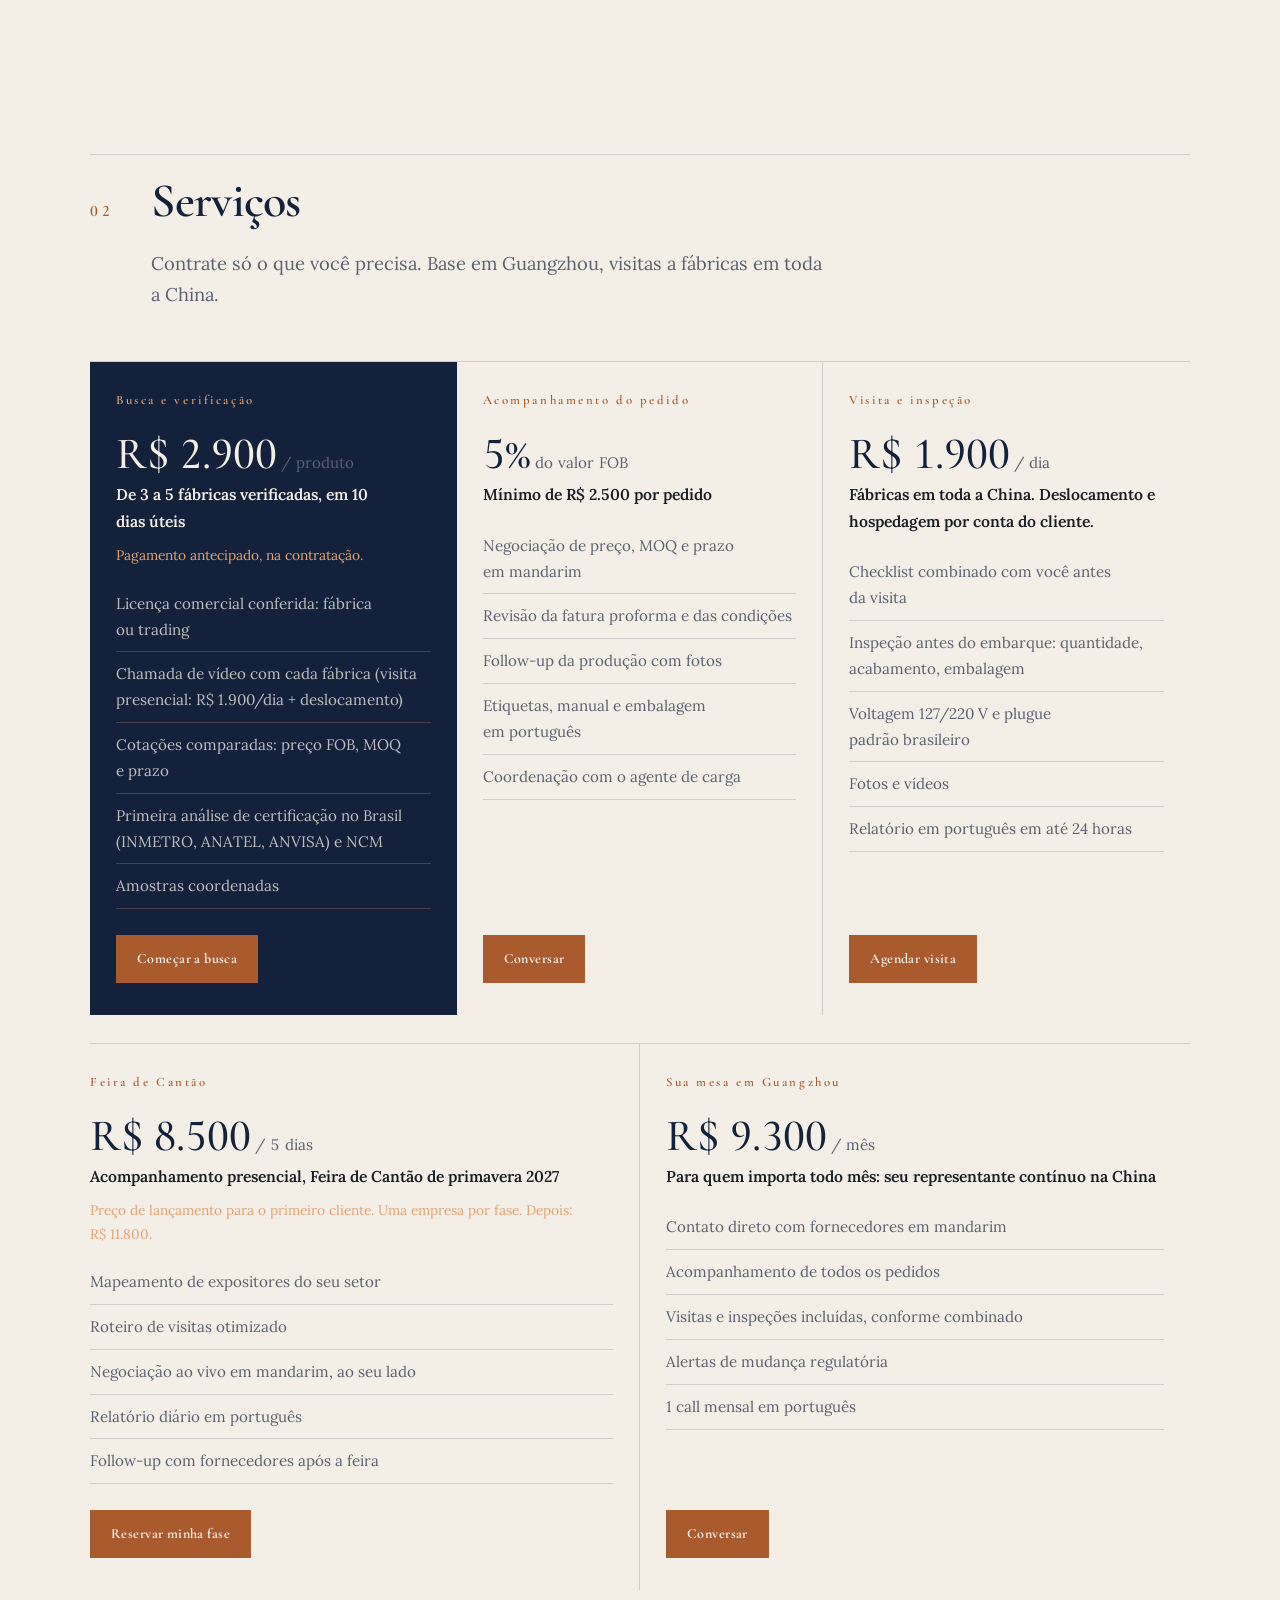
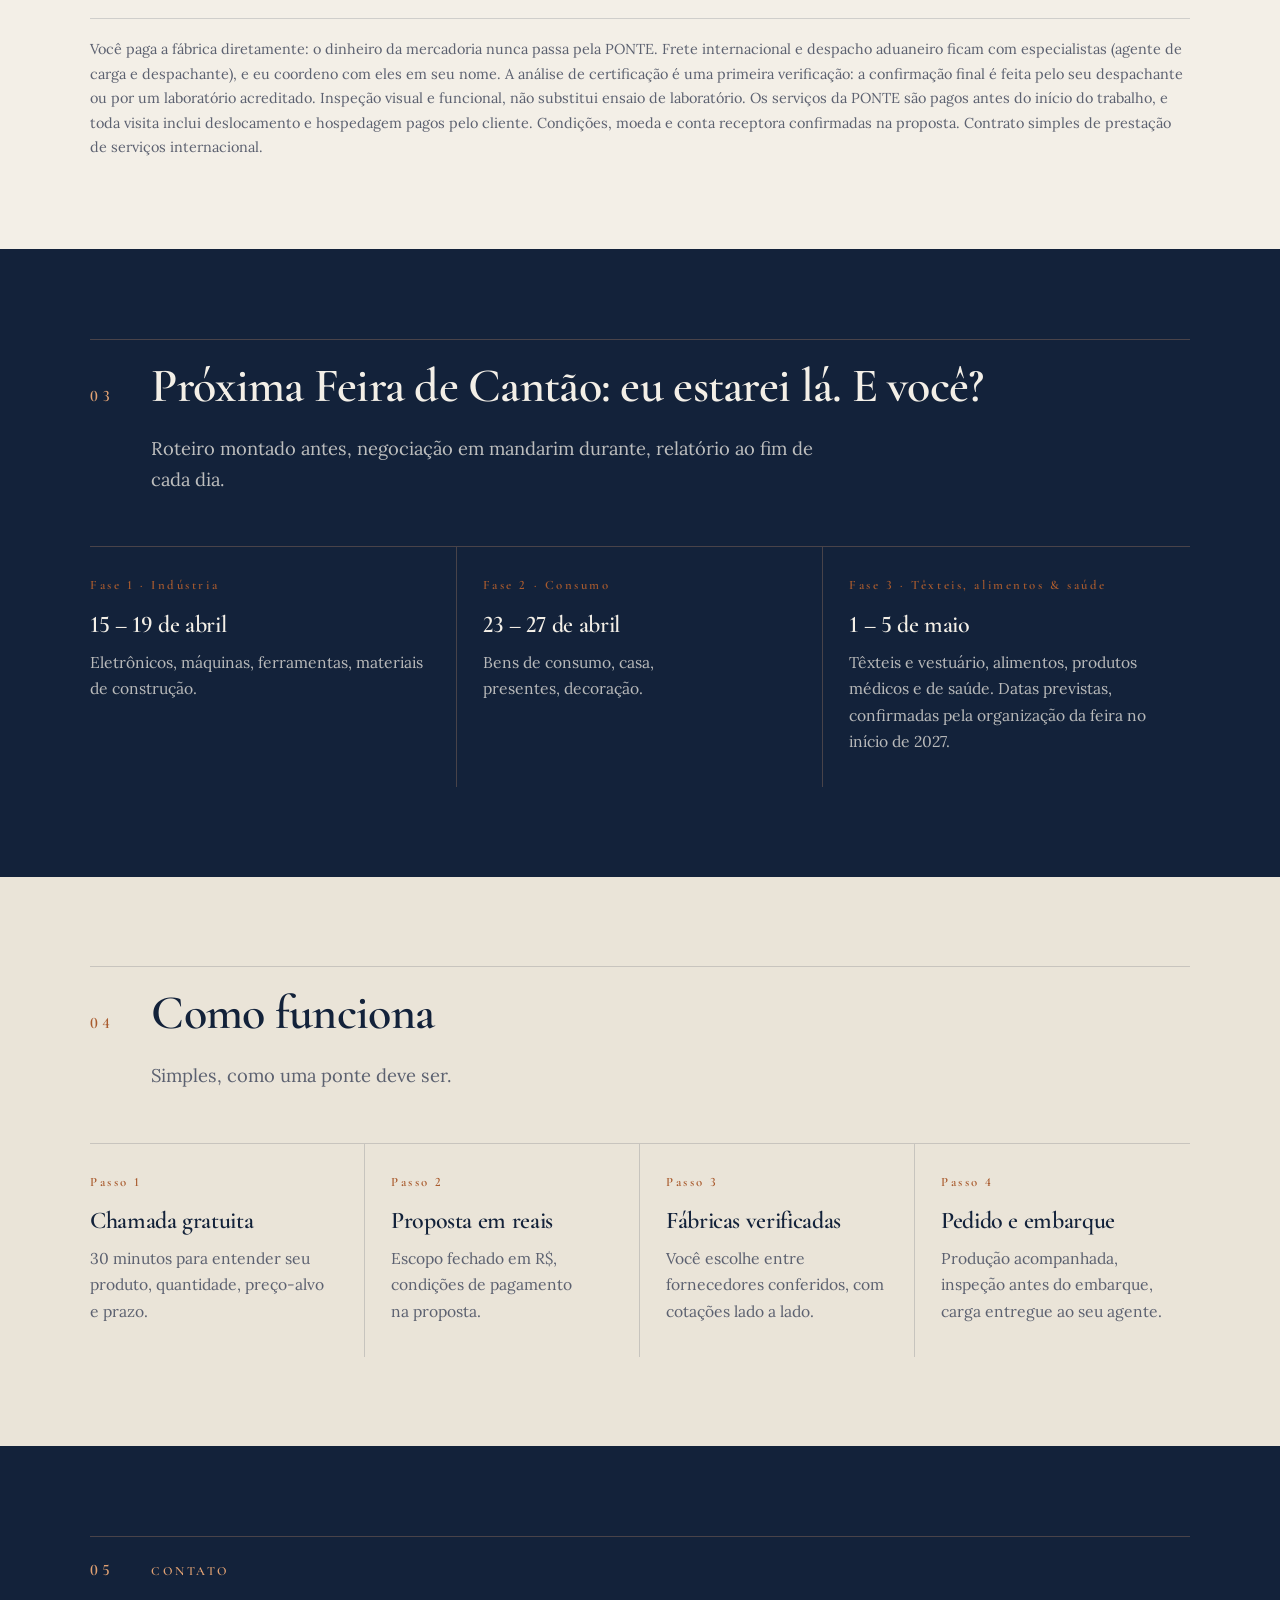
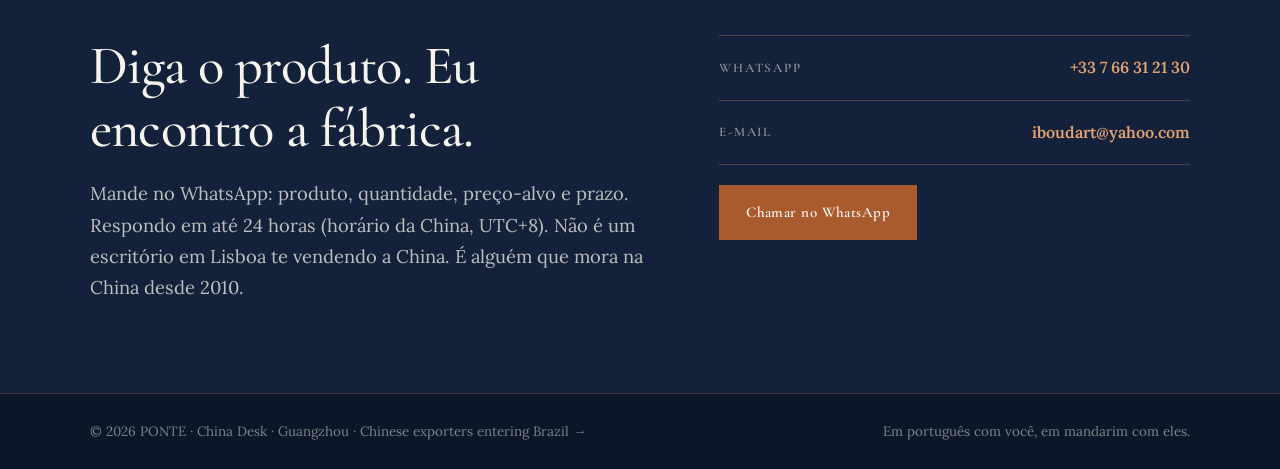
==== commit 5401d7c5: "China Desk: 中文 and EN links in the top bar so visitors can switch back. Co-Authored-By: Claude Opus " ====
--- a/china-desk.html
+++ b/china-desk.html
@@ -4,8 +4,8 @@
 <meta charset="UTF-8">
 <meta property="og:title" content="PONTE China Desk · Seu representante em Guangzhou">
 <meta property="og:description" content="Fábricas verificadas, negociação em mandarim e inspeção antes do embarque. Em português com você, em mandarim com eles.">
-<meta property="og:image" content="https://baoyidi10-dotcom.github.io/ponte/idris.jpg">
-<meta property="og:url" content="https://baoyidi10-dotcom.github.io/ponte/china-desk.html">
+<meta property="og:image" content="https://pontebrazil.com/idris.jpg">
+<meta property="og:url" content="https://pontebrazil.com/china-desk.html">
 <meta name="viewport" content="width=device-width, initial-scale=1.0">
 <title>PONTE China Desk · Seu representante em Guangzhou</title>
 <meta name="description" content="Compre da China com alguém seu em Guangzhou: busca e verificação de fábricas, negociação em mandarim, acompanhamento do pedido e inspeção antes do embarque. Em português com você, em mandarim com eles.">
@@ -22,6 +22,8 @@
     <a href="#feira">Feira de Cantão</a>
     <a href="#como">Como funciona</a>
   </div>
+  <a class="nav-lang" href="index.html" lang="zh-CN" title="中国出口企业">中文</a>
+  <a class="nav-lang" href="index-en.html" lang="en" title="Chinese exporters entering Brazil">EN</a>
   <a class="nav-cta" href="#contato">Falar no WhatsApp</a>
 </nav>
 
